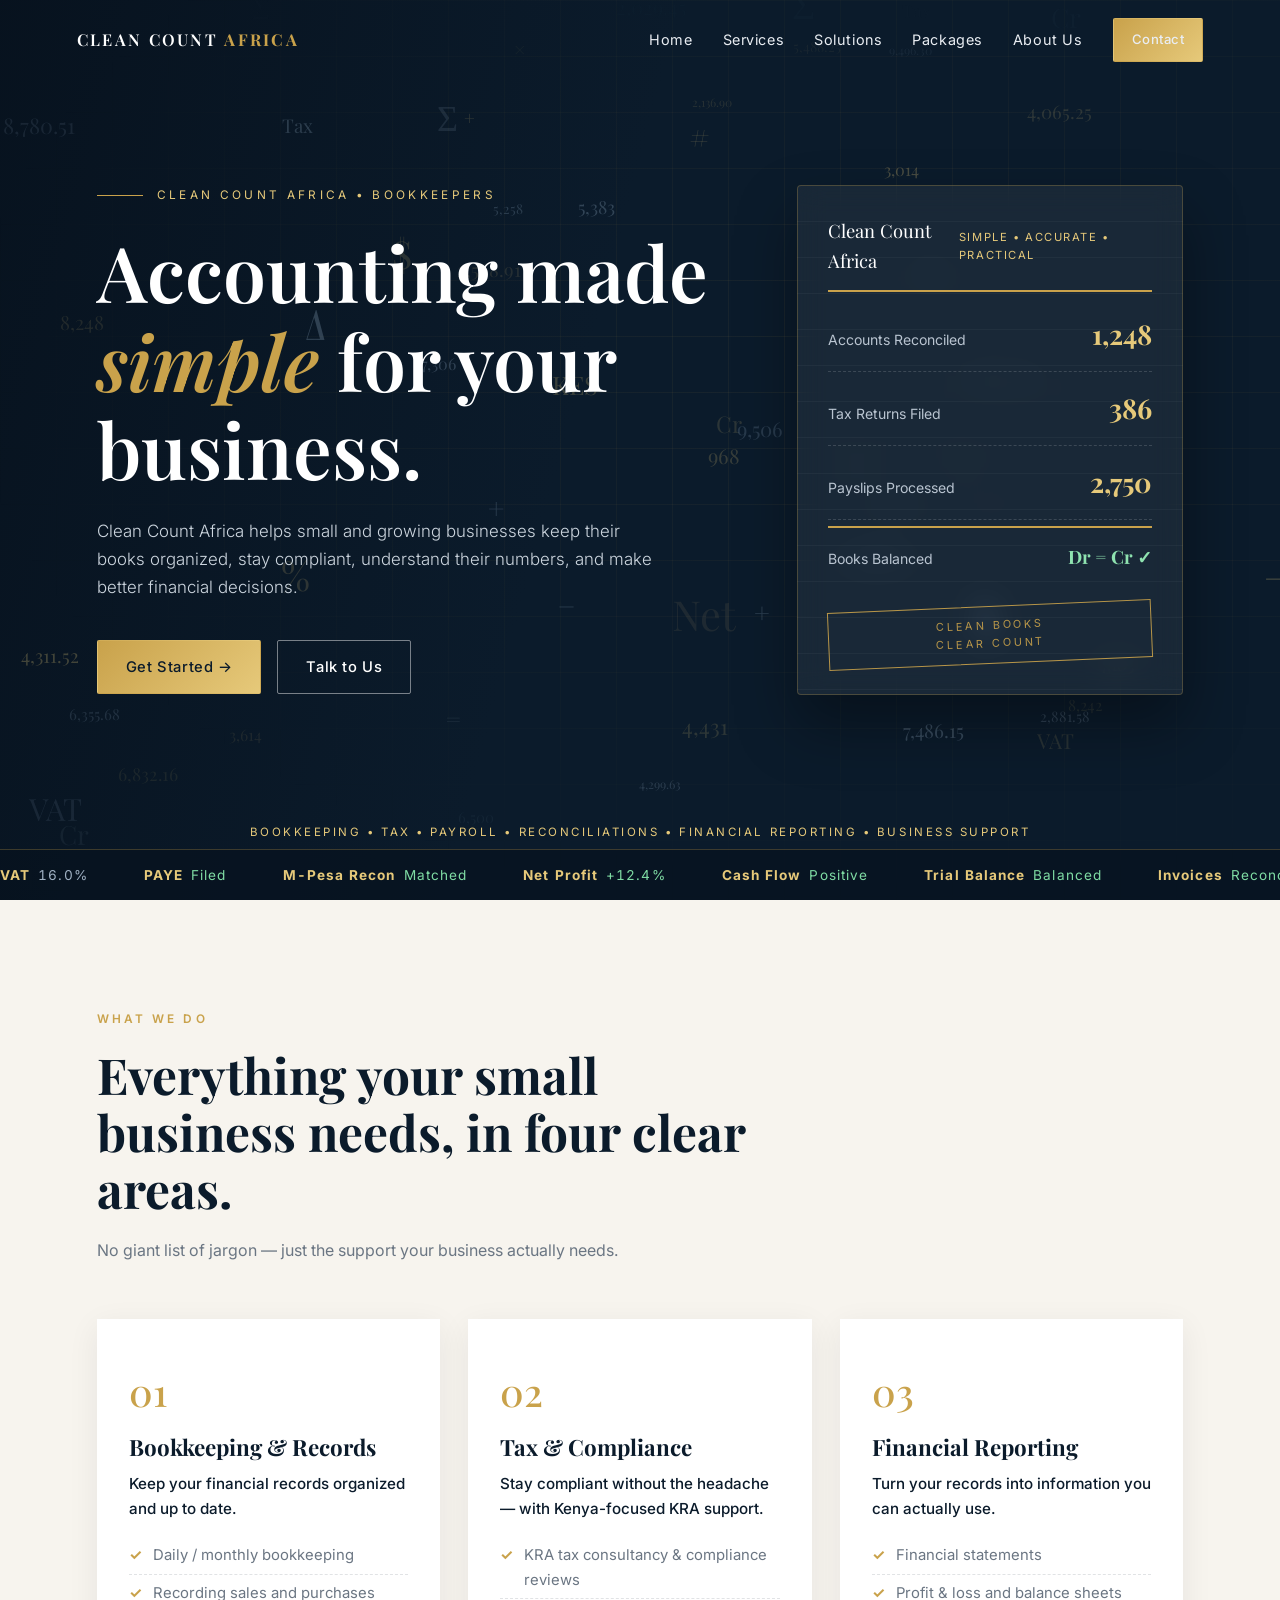
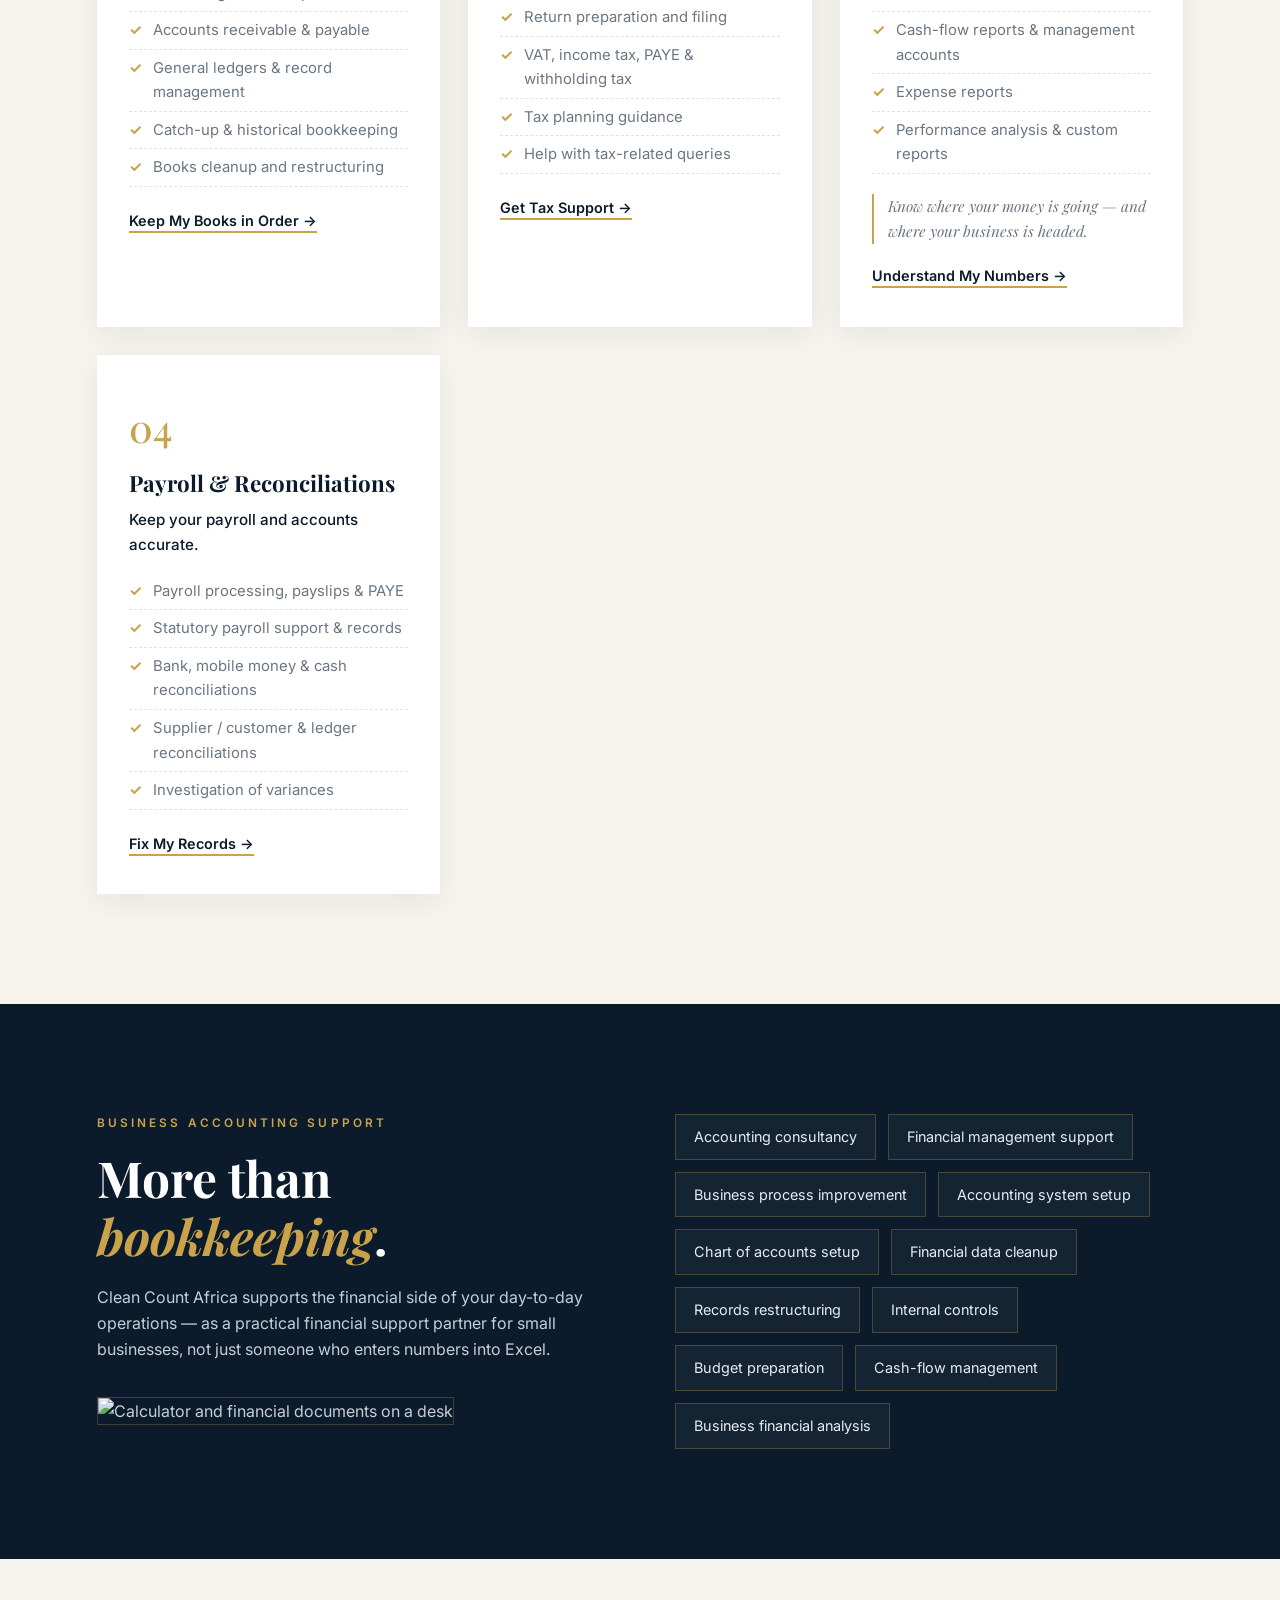
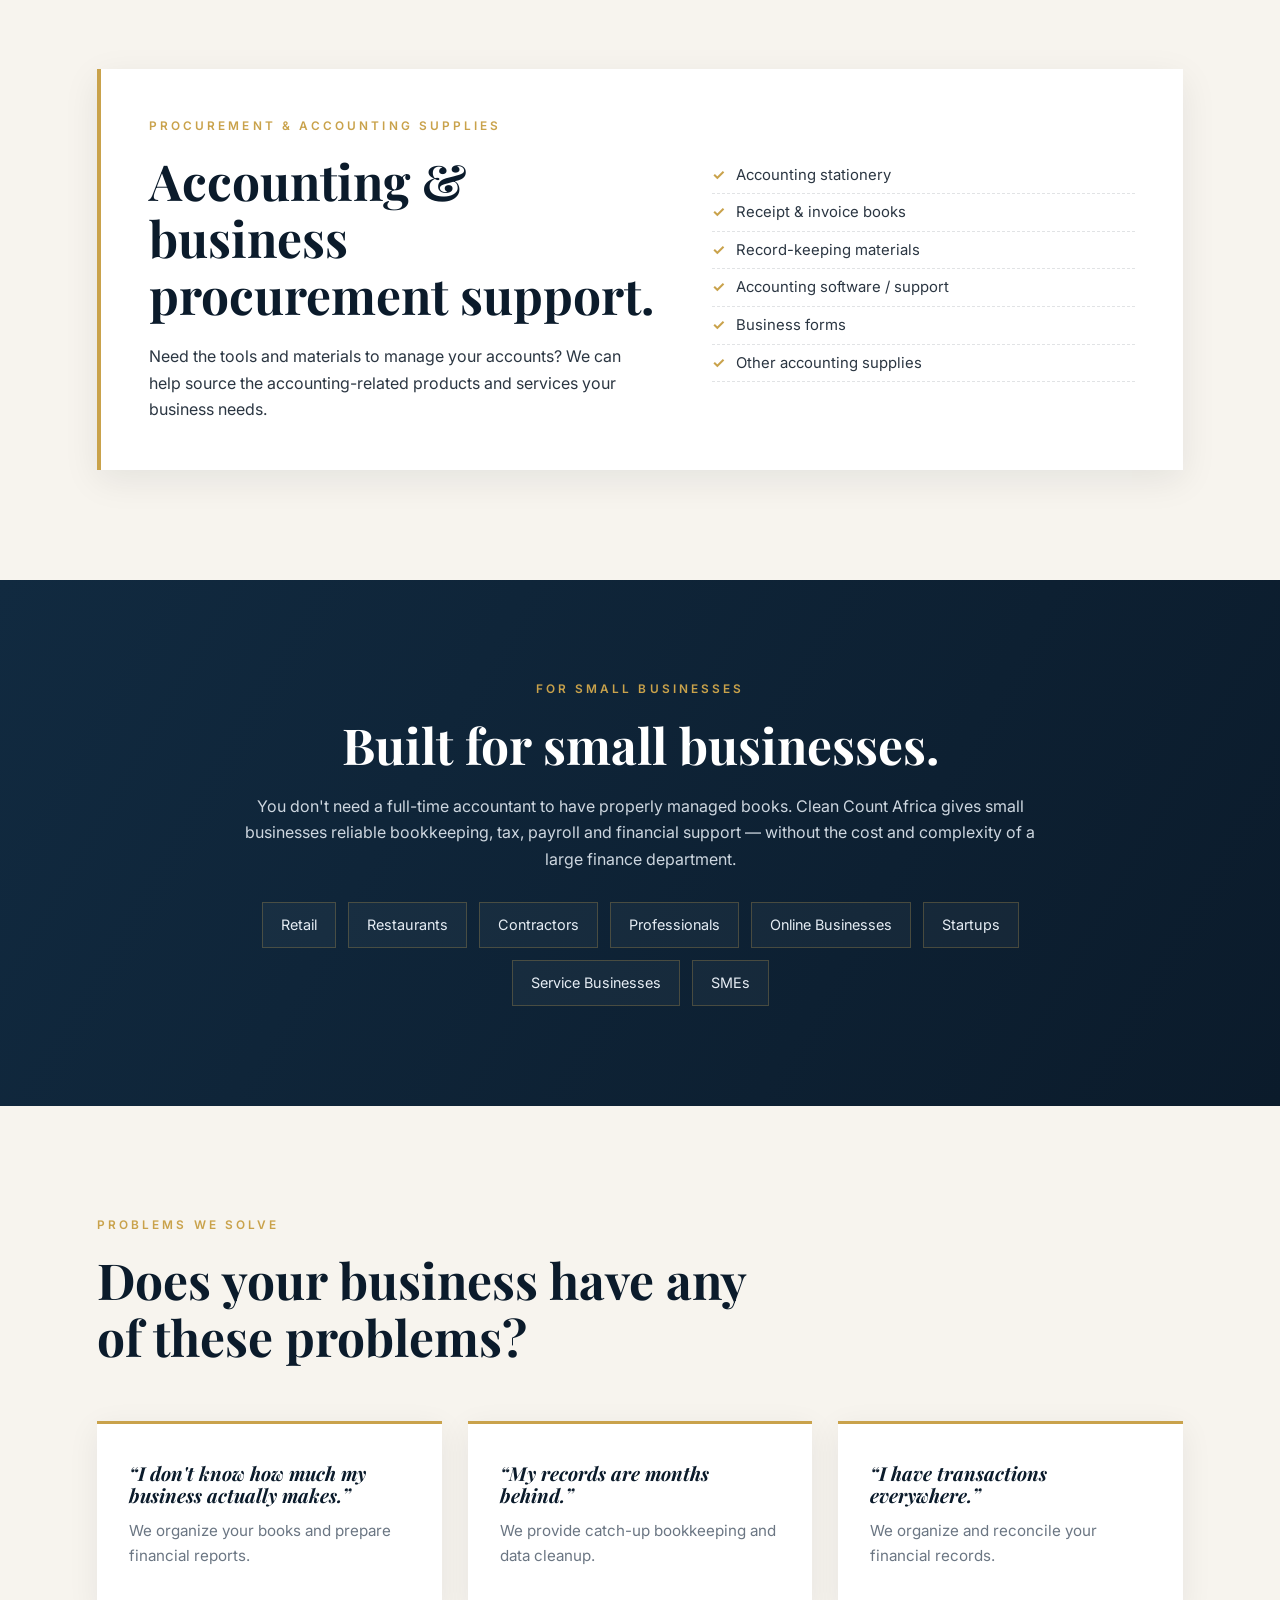
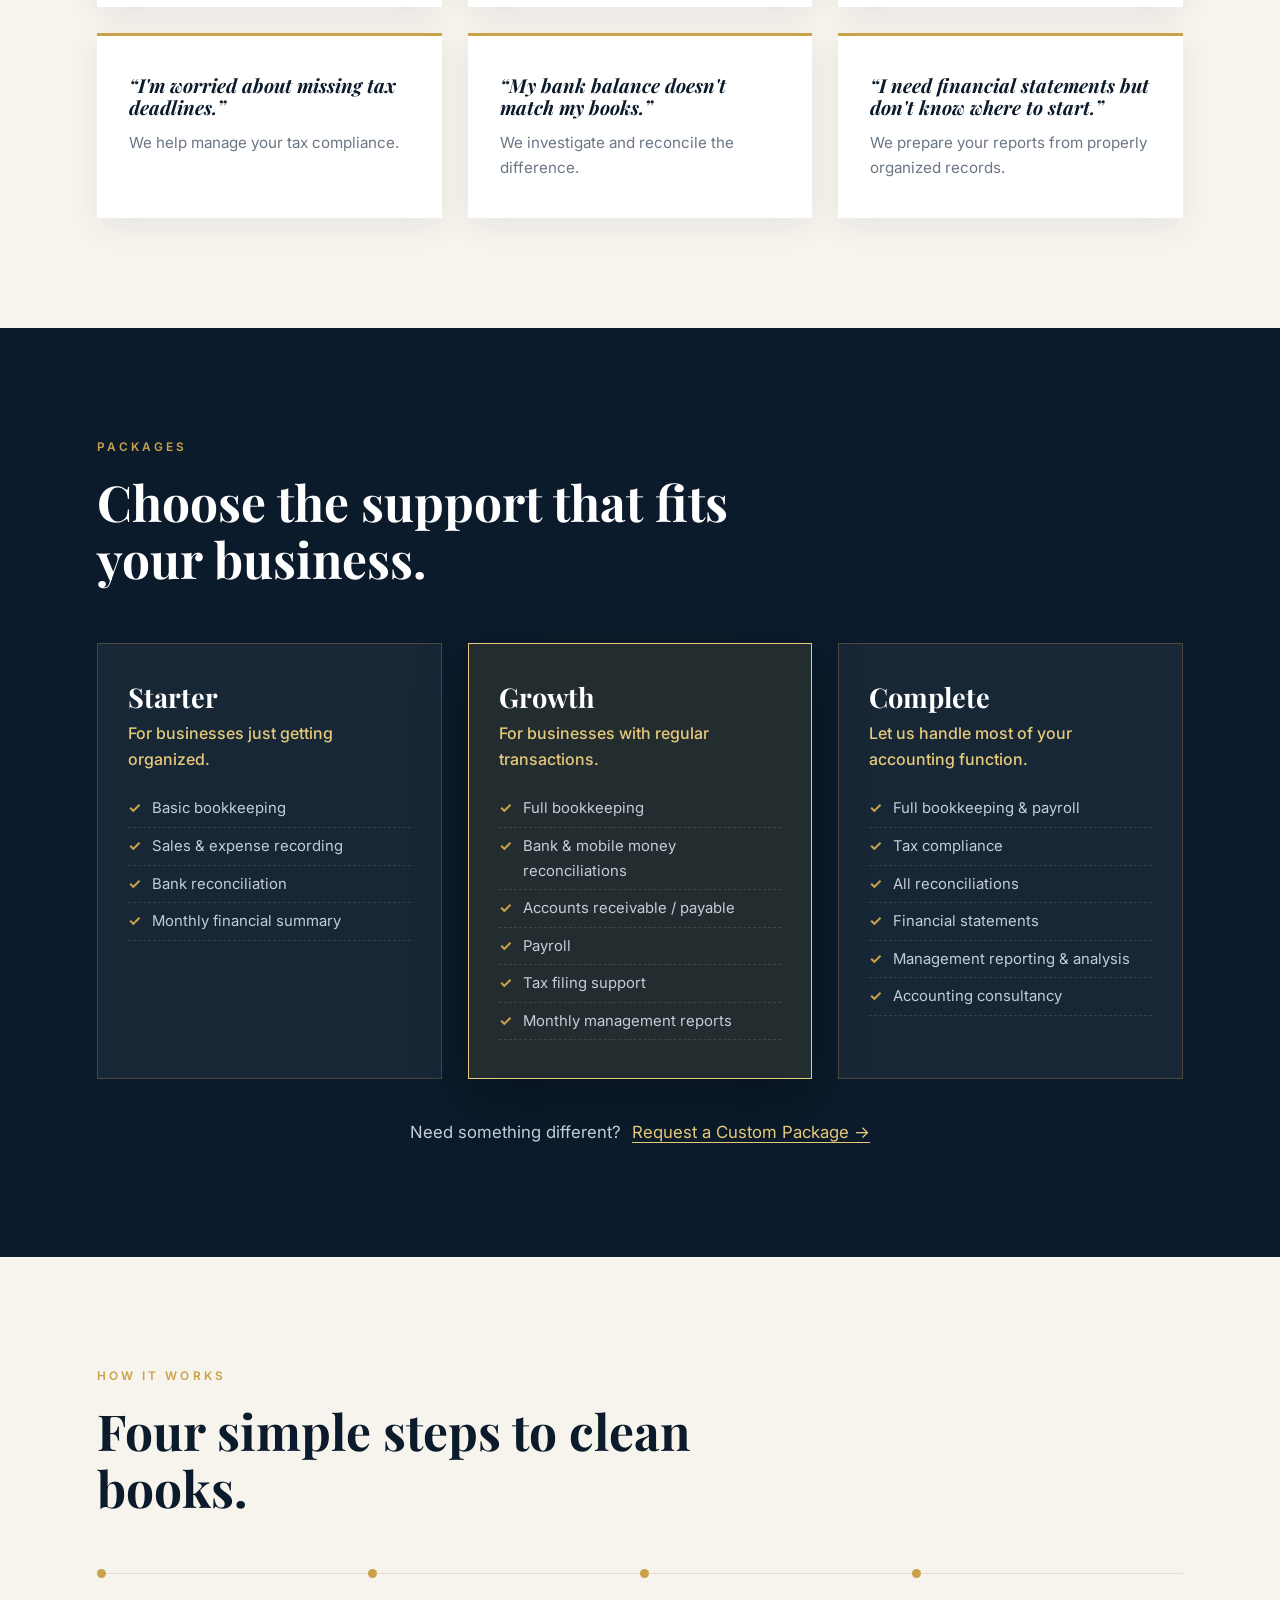
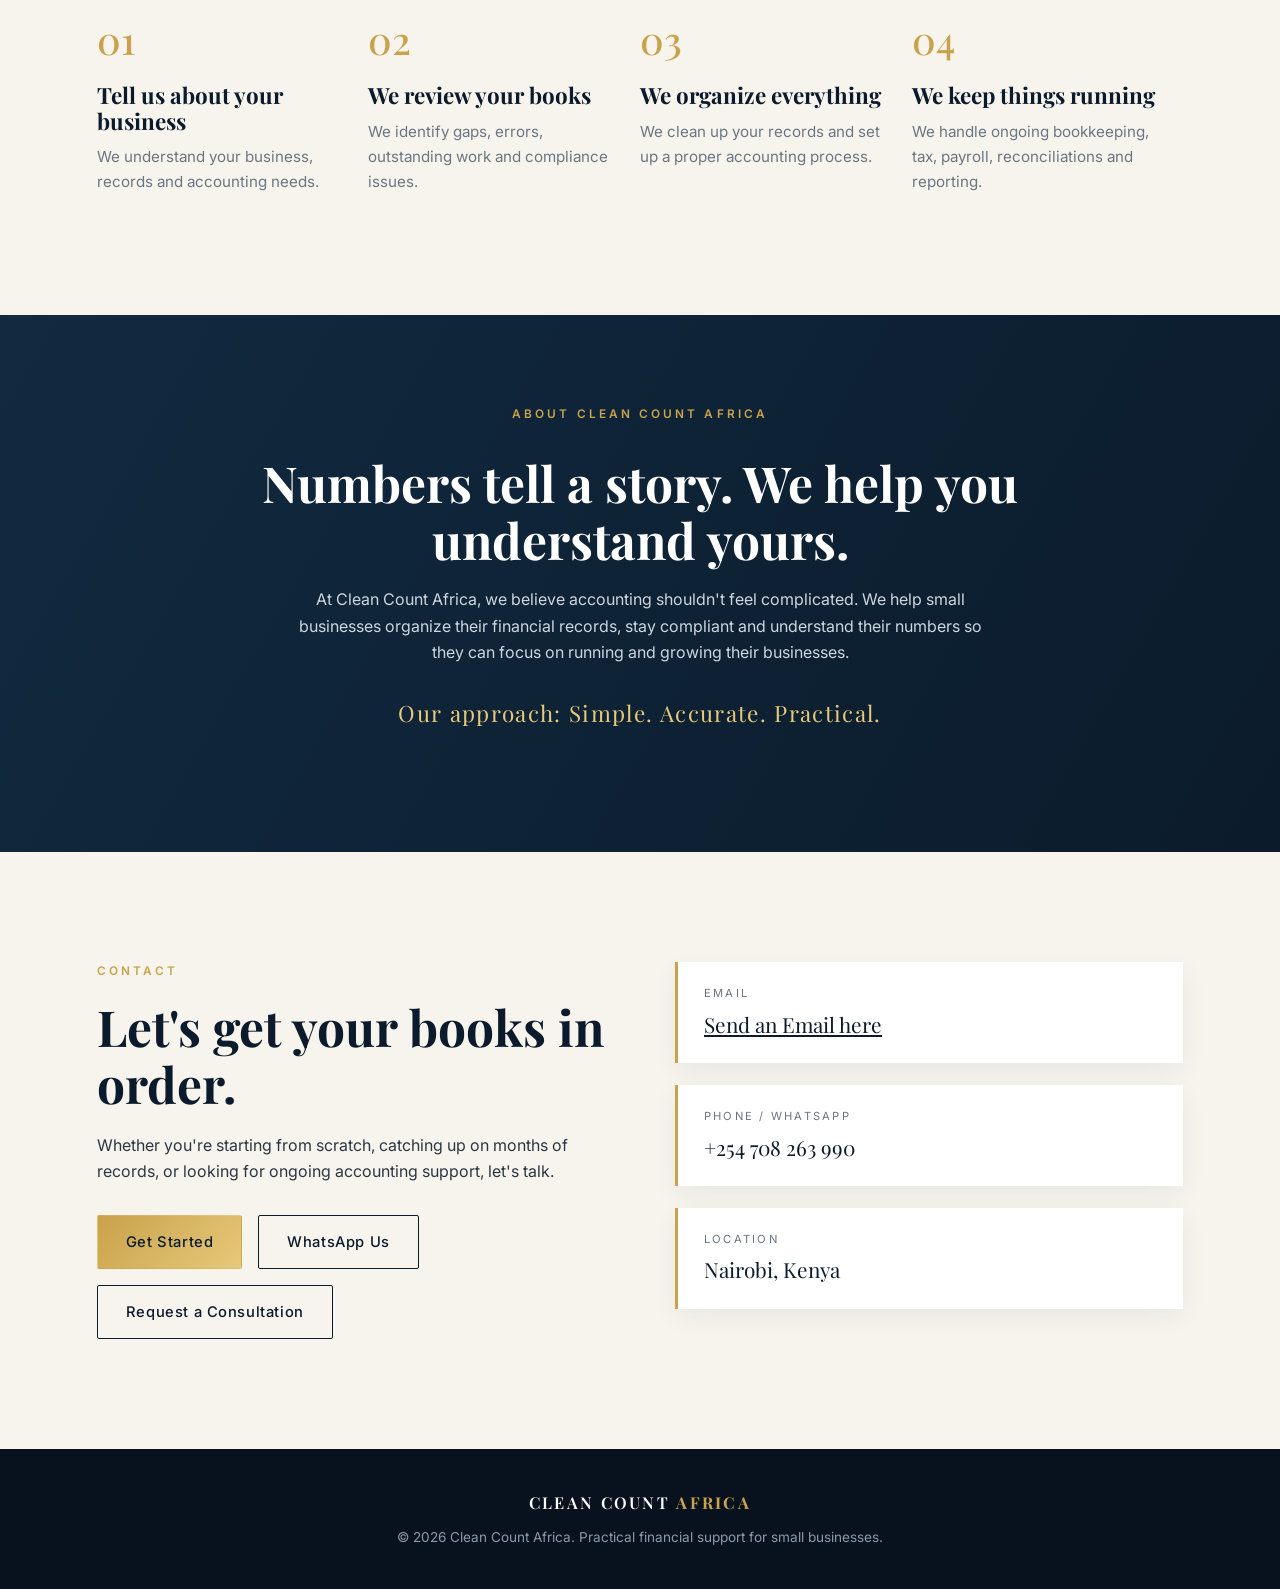
==== count.html @ a8ec0fae "gym web" ====
<!DOCTYPE html>
<html lang="en">
<head>
<meta charset="UTF-8">
<meta name="viewport" content="width=device-width, initial-scale=1">
<title>Clean Count Africa | Bookkeeping, Tax, Payroll & Financial Support</title>
<meta name="description" content="Clean Count Africa helps small and growing businesses keep their books organized, stay compliant and understand their numbers.">
<link rel="preconnect" href="https://fonts.googleapis.com">
<link rel="preconnect" href="https://fonts.gstatic.com" crossorigin>
<link href="https://fonts.googleapis.com/css2?family=Playfair+Display:wght@500;600;700&family=Inter:wght@300;400;500;600&display=swap" rel="stylesheet">
<link rel="stylesheet" href="css/tere.css">
</head>
<body>

<header class="nav" id="nav">
  <a href="#home" class="logo">CLEAN COUNT <b>AFRICA</b></a>
  <button class="burger" id="burger" aria-label="Menu"><i></i><i></i></button>
  <nav class="links" id="links">
    <a href="#home">Home</a>
    <a href="#services">Services</a>
    <a href="#solutions">Solutions</a>
    <a href="#packages">Packages</a>
    <a href="#about">About Us</a>
    <a href="#contact" class="btn btn-gold sm">Contact</a>
  </nav>
</header>

<!-- HERO (overlay, no spans) -->
<section class="hero" id="home">
  <div class="hero-bg"></div>
  <div class="hero-overlay"></div>
  <canvas id="fin"></canvas>

  <div class="hero-inner">
    <div class="hero-text">
      <p class="eyebrow">Clean Count Africa • Bookkeepers</p>
      <h1>Accounting made<br><em>simple</em> for your business.</h1>
      <p class="lead">Clean Count Africa helps small and growing businesses keep their books organized, stay compliant, understand their numbers, and make better financial decisions.</p>
      <div class="cta">
        <a href="#contact" class="btn btn-gold">Get Started →</a>
        <a href="#contact" class="btn btn-ghost">Talk to Us</a>
      </div>
    </div>

    <aside class="ledger" aria-label="Financial snapshot">
      <div class="ledger-head">
        <p>Clean Count Africa</p>
        <p class="tag">Simple • Accurate • Practical</p>
      </div>
      <div class="row"><p>Accounts Reconciled</p><strong data-count="1248">0</strong></div>
      <div class="row"><p>Tax Returns Filed</p><strong data-count="386">0</strong></div>
      <div class="row"><p>Payslips Processed</p><strong data-count="2750">0</strong></div>
      <div class="row total"><p>Books Balanced</p><strong class="ok">Dr = Cr ✓</strong></div>
      <p class="stamp">CLEAN BOOKS<br>CLEAR COUNT</p>
    </aside>
  </div>

  <div class="ticker">
    <div class="track" id="track"></div>
  </div>
  <p class="trust">Bookkeeping • Tax • Payroll • Reconciliations • Financial Reporting • Business Support</p>
</section>

<section class="section" id="services">
  <div class="head reveal">
    <p class="kicker">What We Do</p>
    <h2>Everything your small business needs, in four clear areas.</h2>
    <p>No giant list of jargon — just the support your business actually needs.</p>
  </div>
  <div class="grid2">
    <article class="card reveal"><b class="num">01</b><h3>Bookkeeping &amp; Records</h3><p class="sub">Keep your financial records organized and up to date.</p>
      <ul><li>Daily / monthly bookkeeping</li><li>Recording sales and purchases</li><li>Accounts receivable &amp; payable</li><li>General ledgers &amp; record management</li><li>Catch-up &amp; historical bookkeeping</li><li>Books cleanup and restructuring</li></ul>
      <a href="#contact" class="more">Keep My Books in Order →</a></article>
    <article class="card reveal"><b class="num">02</b><h3>Tax &amp; Compliance</h3><p class="sub">Stay compliant without the headache — with Kenya-focused KRA support.</p>
      <ul><li>KRA tax consultancy &amp; compliance reviews</li><li>Return preparation and filing</li><li>VAT, income tax, PAYE &amp; withholding tax</li><li>Tax planning guidance</li><li>Help with tax-related queries</li></ul>
      <a href="#contact" class="more">Get Tax Support →</a></article>
    <article class="card reveal"><b class="num">03</b><h3>Financial Reporting</h3><p class="sub">Turn your records into information you can actually use.</p>
      <ul><li>Financial statements</li><li>Profit &amp; loss and balance sheets</li><li>Cash-flow reports &amp; management accounts</li><li>Expense reports</li><li>Performance analysis &amp; custom reports</li></ul>
      <p class="quote">Know where your money is going — and where your business is headed.</p>
      <a href="#contact" class="more">Understand My Numbers →</a></article>
    <article class="card reveal"><b class="num">04</b><h3>Payroll &amp; Reconciliations</h3><p class="sub">Keep your payroll and accounts accurate.</p>
      <ul><li>Payroll processing, payslips &amp; PAYE</li><li>Statutory payroll support &amp; records</li><li>Bank, mobile money &amp; cash reconciliations</li><li>Supplier / customer &amp; ledger reconciliations</li><li>Investigation of variances</li></ul>
      <a href="#contact" class="more">Fix My Records →</a></article>
  </div>
</section>

<section class="section dark" id="support">
  <div class="split">
    <div class="reveal">
      <p class="kicker">Business Accounting Support</p>
      <h2>More than <em>bookkeeping</em>.</h2>
      <p>Clean Count Africa supports the financial side of your day-to-day operations — as a practical financial support partner for small businesses, not just someone who enters numbers into Excel.</p>
      <img class="photo" src="https://images.unsplash.com/photo-1554224155-6726b3ff858f?auto=format&fit=crop&w=900&q=70" alt="Calculator and financial documents on a desk" loading="lazy">
    </div>
    <div class="chips reveal">
      <i>Accounting consultancy</i><i>Financial management support</i><i>Business process improvement</i><i>Accounting system setup</i><i>Chart of accounts setup</i><i>Financial data cleanup</i><i>Records restructuring</i><i>Internal controls</i><i>Budget preparation</i><i>Cash-flow management</i><i>Business financial analysis</i>
    </div>
  </div>
</section>

<section class="section" id="procurement">
  <div class="proc reveal">
    <div>
      <p class="kicker">Procurement &amp; Accounting Supplies</p>
      <h2>Accounting &amp; business procurement support.</h2>
      <p>Need the tools and materials to manage your accounts? We can help source the accounting-related products and services your business needs.</p>
    </div>
    <ul class="ticks"><li>Accounting stationery</li><li>Receipt &amp; invoice books</li><li>Record-keeping materials</li><li>Accounting software / support</li><li>Business forms</li><li>Other accounting supplies</li></ul>
  </div>
</section>

<section class="band" id="smes">
  <div class="reveal">
    <p class="kicker">For Small Businesses</p>
    <h2>Built for small businesses.</h2>
    <p>You don't need a full-time accountant to have properly managed books. Clean Count Africa gives small businesses reliable bookkeeping, tax, payroll and financial support — without the cost and complexity of a large finance department.</p>
    <div class="chips center"><i>Retail</i><i>Restaurants</i><i>Contractors</i><i>Professionals</i><i>Online Businesses</i><i>Startups</i><i>Service Businesses</i><i>SMEs</i></div>
  </div>
</section>

<section class="section" id="solutions">
  <div class="head reveal">
    <p class="kicker">Problems We Solve</p>
    <h2>Does your business have any of these problems?</h2>
  </div>
  <div class="grid3">
    <div class="card prob reveal"><h3>“I don't know how much my business actually makes.”</h3><p>We organize your books and prepare financial reports.</p></div>
    <div class="card prob reveal"><h3>“My records are months behind.”</h3><p>We provide catch-up bookkeeping and data cleanup.</p></div>
    <div class="card prob reveal"><h3>“I have transactions everywhere.”</h3><p>We organize and reconcile your financial records.</p></div>
    <div class="card prob reveal"><h3>“I'm worried about missing tax deadlines.”</h3><p>We help manage your tax compliance.</p></div>
    <div class="card prob reveal"><h3>“My bank balance doesn't match my books.”</h3><p>We investigate and reconcile the difference.</p></div>
    <div class="card prob reveal"><h3>“I need financial statements but don't know where to start.”</h3><p>We prepare your reports from properly organized records.</p></div>
  </div>
</section>

<section class="section dark" id="packages">
  <div class="pk-wrap">
    <div class="head reveal">
      <p class="kicker">Packages</p>
      <h2>Choose the support that fits your business.</h2>
    </div>
    <div class="grid3">
      <article class="pkg reveal"><h3>Starter</h3><p class="sub">For businesses just getting organized.</p>
        <ul class="ticks"><li>Basic bookkeeping</li><li>Sales &amp; expense recording</li><li>Bank reconciliation</li><li>Monthly financial summary</li></ul></article>
      <article class="pkg feat reveal"><h3>Growth</h3><p class="sub">For businesses with regular transactions.</p>
        <ul class="ticks"><li>Full bookkeeping</li><li>Bank &amp; mobile money reconciliations</li><li>Accounts receivable / payable</li><li>Payroll</li><li>Tax filing support</li><li>Monthly management reports</li></ul></article>
      <article class="pkg reveal"><h3>Complete</h3><p class="sub">Let us handle most of your accounting function.</p>
        <ul class="ticks"><li>Full bookkeeping &amp; payroll</li><li>Tax compliance</li><li>All reconciliations</li><li>Financial statements</li><li>Management reporting &amp; analysis</li><li>Accounting consultancy</li></ul></article>
    </div>
    <p class="custom reveal">Need something different? <a href="#contact">Request a Custom Package →</a></p>
  </div>
</section>

<section class="section" id="process">
  <div class="head reveal">
    <p class="kicker">How It Works</p>
    <h2>Four simple steps to clean books.</h2>
  </div>
  <div class="steps">
    <div class="step reveal"><b class="num">01</b><h3>Tell us about your business</h3><p>We understand your business, records and accounting needs.</p></div>
    <div class="step reveal"><b class="num">02</b><h3>We review your books</h3><p>We identify gaps, errors, outstanding work and compliance issues.</p></div>
    <div class="step reveal"><b class="num">03</b><h3>We organize everything</h3><p>We clean up your records and set up a proper accounting process.</p></div>
    <div class="step reveal"><b class="num">04</b><h3>We keep things running</h3><p>We handle ongoing bookkeeping, tax, payroll, reconciliations and reporting.</p></div>
  </div>
</section>

<section class="refer" id="about">
  <div class="reveal">
    <p class="kicker">About Clean Count Africa</p>
    <h2>Numbers tell a story. We help you understand yours.</h2>
    <p>At Clean Count Africa, we believe accounting shouldn't feel complicated. We help small businesses organize their financial records, stay compliant and understand their numbers so they can focus on running and growing their businesses.</p>
    <p class="approach">Our approach: Simple. Accurate. Practical.</p>
  </div>
</section>

<section class="section" id="contact">
  <div class="split">
    <div class="reveal">
      <p class="kicker">Contact</p>
      <h2>Let's get your books in order.</h2>
      <p>Whether you're starting from scratch, catching up on months of records, or looking for ongoing accounting support, let's talk.</p>
      <div class="cta dark-cta">
        <a href="mailto:ianterence1@gmail.com" class="btn btn-gold">Get Started</a>
        <a href="https://wa.me/+254708263990" class="btn btn-outline">WhatsApp Us</a>
        <a href="mailto:ianterence1@gmail.com?subject=Consultation%20Request" class="btn btn-outline">Request a Consultation</a>
      </div>
    </div>
    <div class="contact-list reveal">
      <div><small>Email</small><a href="mailto:ianterence1@gmail.com"><u>Send an Email here</u></a></div>
      <div><small>Phone / WhatsApp</small><a href="tel:+254708263990">+254 708 263 990</a></div>
      <div><small>Location</small><p>Nairobi, Kenya</p></div>
    </div>
  </div>
</section>

<footer>
  <a href="#home" class="logo">CLEAN COUNT <b>AFRICA</b></a>
  <p>© 2026 Clean Count Africa. Practical financial support for small businesses.</p>
</footer>

<script src="js/tere.js"></script>
</body>
</html>
---- css/tere.css ----
:root{--ink:#0b1b2b;--ink2:#112a40;--gold:#c9a24b;--gold2:#e6c97a;--paper:#f7f4ee;--text:#2b3642;--muted:#6b7683;--line:rgba(201,162,75,.28)}
*{box-sizing:border-box;margin:0;padding:0}
html{scroll-behavior:smooth;scroll-padding-top:72px}
body{font-family:'Inter',system-ui,sans-serif;color:var(--text);background:var(--paper);line-height:1.65;-webkit-font-smoothing:antialiased}
a{color:inherit;text-decoration:none}
h1,h2,h3{font-family:'Playfair Display',Georgia,serif;color:var(--ink);line-height:1.15}
em{font-style:italic;color:var(--gold)}

/* nav */
.nav{position:fixed;inset:0 0 auto 0;z-index:50;display:flex;align-items:center;justify-content:space-between;padding:18px 6vw;transition:.35s}
.nav.solid{background:rgba(11,27,43,.94);backdrop-filter:blur(10px);padding:12px 6vw;box-shadow:0 6px 24px rgba(0,0,0,.25)}
.logo{font-family:'Playfair Display',serif;font-weight:600;letter-spacing:.18em;color:#fff;font-size:1.15rem}
.logo b{color:var(--gold)}
.links{display:flex;align-items:center;gap:30px}
.links a{color:#e9edf2;font-size:.9rem;letter-spacing:.04em}
.links a:not(.btn):hover{color:var(--gold2)}
.burger{display:none;background:none;border:0;width:30px;height:20px;position:relative;cursor:pointer}
.burger i{position:absolute;left:0;width:100%;height:2px;background:#fff;transition:.3s}
.burger i:first-child{top:4px}.burger i:last-child{bottom:4px}
.burger.open i:first-child{top:9px;transform:rotate(45deg)}.burger.open i:last-child{bottom:9px;transform:rotate(-45deg)}

/* buttons */
.btn{display:inline-block;padding:14px 28px;border-radius:2px;font-weight:500;font-size:.92rem;letter-spacing:.04em;transition:.3s;border:1px solid transparent}
.btn.sm{padding:10px 18px;font-size:.82rem}
.btn-gold{background:linear-gradient(135deg,var(--gold),var(--gold2));color:var(--ink)}
.btn-gold:hover{transform:translateY(-2px);box-shadow:0 10px 24px rgba(201,162,75,.35)}
.btn-ghost{border-color:rgba(255,255,255,.45);color:#fff}
.btn-ghost:hover{background:rgba(255,255,255,.1);border-color:var(--gold2)}

/* hero */
.hero{position:relative;min-height:100vh;display:flex;align-items:center;overflow:hidden;background:var(--ink);color:#fff}
.hero-bg{position:absolute;inset:0;background:url("https://images.unsplash.com/photo-1460925895917-afdab827c52f?auto=format&fit=crop&w=1800&q=70") center/cover;transform:scale(1.08);animation:drift 24s ease-in-out infinite alternate}
@keyframes drift{to{transform:scale(1.16) translateX(-1.5%)}}
.hero-overlay{position:absolute;inset:0;background:linear-gradient(105deg,rgba(7,18,30,.96) 0%,rgba(11,27,43,.88) 45%,rgba(11,27,43,.7) 100%)}
.hero-overlay::after{content:"";position:absolute;inset:0;background-image:linear-gradient(rgba(201,162,75,.07) 1px,transparent 1px),linear-gradient(90deg,rgba(201,162,75,.07) 1px,transparent 1px);background-size:56px 56px;mask-image:radial-gradient(ellipse at 70% 40%,#000 10%,transparent 75%)}
#fin{position:absolute;inset:0;width:100%;height:100%}
.hero-inner{position:relative;z-index:2;width:100%;max-width:1240px;margin:0 auto;padding:130px 6vw 110px;display:grid;grid-template-columns:1.25fr .75fr;gap:56px;align-items:center}
.eyebrow{color:var(--gold2);letter-spacing:.28em;font-size:.74rem;text-transform:uppercase;margin-bottom:22px;display:flex;align-items:center;gap:14px}
.eyebrow::before{content:"";width:46px;height:1px;background:var(--gold)}
.hero h1{color:#fff;font-size:clamp(2.6rem,6vw,4.9rem);font-weight:600;margin-bottom:26px}
.lead{max-width:560px;color:#cdd6df;font-size:1.06rem;font-weight:300;margin-bottom:38px}
.cta{display:flex;flex-wrap:wrap;gap:16px}

/* ledger card */
.ledger{position:relative;background:rgba(255,255,255,.06);border:1px solid var(--line);backdrop-filter:blur(14px);padding:30px;border-radius:4px;box-shadow:0 30px 60px rgba(0,0,0,.35);background-image:repeating-linear-gradient(transparent 0 35px,rgba(255,255,255,.04) 35px 36px)}
.ledger-head{display:flex;justify-content:space-between;align-items:center;border-bottom:2px double var(--gold);padding-bottom:14px;margin-bottom:6px}
.ledger-head p:first-child{font-family:'Playfair Display',serif;font-size:1.15rem}
.tag{font-size:.7rem;letter-spacing:.14em;text-transform:uppercase;color:var(--gold2)}
.row{display:flex;justify-content:space-between;align-items:baseline;padding:14px 0;border-bottom:1px dashed rgba(255,255,255,.15)}
.row p{color:#b9c4d0;font-size:.88rem}
.row strong{font-family:'Playfair Display',serif;font-size:1.7rem;color:var(--gold2);font-variant-numeric:tabular-nums}
.row.total{border-bottom:0;border-top:2px double var(--gold);margin-top:6px}
.row .ok{font-size:1.15rem;color:#8fe3b0}
.stamp{margin-top:20px;text-align:center;font-size:.68rem;letter-spacing:.26em;color:var(--gold);border:1px solid var(--gold);padding:10px;transform:rotate(-2.5deg);opacity:.9}

/* ticker */
.ticker{position:absolute;left:0;right:0;bottom:0;z-index:2;border-top:1px solid var(--line);background:rgba(7,18,30,.7);overflow:hidden;padding:14px 0}
.track{display:flex;gap:56px;width:max-content;animation:scroll 40s linear infinite;font-variant-numeric:tabular-nums;font-size:.85rem;letter-spacing:.08em;color:#9fb0c2;white-space:nowrap}
.track div b{color:var(--gold2);margin-right:8px}
.track .up{color:#7fdca4}.track .dn{color:#f08a8a}
@keyframes scroll{to{transform:translateX(-50%)}}

/* sections */
.section{padding:110px 6vw;max-width:1240px;margin:0 auto}
.section.dark{max-width:none;background:var(--ink);color:#c3ced9;padding-left:0;padding-right:0}
.dark .split{max-width:1240px;margin:0 auto;padding:0 6vw}
.dark h2,.dark h3{color:#fff}
.kicker{color:var(--gold);letter-spacing:.26em;text-transform:uppercase;font-size:.74rem;font-weight:600;margin-bottom:16px}
h2{font-size:clamp(2rem,4vw,3.1rem);margin-bottom:20px}
.head{max-width:680px;margin-bottom:56px}
.head p:last-child{color:var(--muted)}
.grid3{display:grid;grid-template-columns:repeat(auto-fit,minmax(280px,1fr));gap:26px}
.card{background:#fff;padding:38px 32px;border-top:3px solid transparent;box-shadow:0 8px 30px rgba(11,27,43,.07);transition:.35s}
.card:hover{transform:translateY(-8px);border-top-color:var(--gold);box-shadow:0 20px 44px rgba(11,27,43,.14)}
.num{display:block;font-family:'Playfair Display',serif;font-size:2.4rem;color:var(--gold);margin-bottom:12px;font-weight:500}
.card h3,.step h3{font-size:1.4rem;margin-bottom:10px}
.card p,.step p{color:var(--muted);font-size:.95rem}
.split{display:grid;grid-template-columns:1fr 1fr;gap:70px;align-items:start}
.photo{width:100%;height:260px;object-fit:cover;margin-top:34px;border:1px solid var(--line);filter:saturate(.8)}
.points{display:grid;gap:22px}
.point{padding:26px 28px;border-left:2px solid var(--gold);background:rgba(255,255,255,.04)}
.point h3{font-size:1.2rem;margin-bottom:6px}
.steps{display:grid;grid-template-columns:repeat(auto-fit,minmax(230px,1fr));gap:0;border-top:1px solid var(--line)}
.step{padding:34px 28px 10px 0;position:relative}
.step::before{content:"";position:absolute;top:-5px;left:0;width:9px;height:9px;background:var(--gold);border-radius:50%}
.refer{background:linear-gradient(120deg,var(--ink2),var(--ink));color:#cdd6df;text-align:center;padding:90px 6vw}
.refer h2{color:#fff;max-width:760px;margin:0 auto 18px}
.refer p{max-width:600px;margin:0 auto 30px}
.contact-list{display:grid;gap:22px}
.contact-list div{padding:22px 26px;background:#fff;border-left:3px solid var(--gold);box-shadow:0 8px 24px rgba(11,27,43,.06)}
.contact-list small{display:block;letter-spacing:.2em;text-transform:uppercase;color:var(--muted);font-size:.7rem;margin-bottom:4px}
.contact-list a,.contact-list p{font-family:'Playfair Display',serif;font-size:1.3rem;color:var(--ink)}
footer{background:#07121e;color:#8b9aaa;text-align:center;padding:40px 6vw;font-size:.85rem;display:grid;gap:10px;justify-items:center}

/* reveal */
.reveal{opacity:0;transform:translateY(34px);transition:opacity .8s,transform .8s}
.reveal.in{opacity:1;transform:none}

@media(max-width:900px){
  .hero-inner,.split{grid-template-columns:1fr;gap:40px}
  .burger{display:block}
  .links{position:fixed;inset:0 0 auto 0;top:0;flex-direction:column;background:var(--ink);padding:90px 6vw 30px;gap:20px;transform:translateY(-100%);transition:.4s;z-index:-1}
  .links.open{transform:none}
  .section{padding:80px 6vw}
}
@media(prefers-reduced-motion:reduce){*{animation:none!important;transition:none!important}.reveal{opacity:1;transform:none}}

/* ---- Clean Count Africa additions ---- */
.logo{letter-spacing:.14em;font-size:1.02rem}
.trust{position:absolute;left:0;right:0;bottom:58px;z-index:2;text-align:center;font-size:.72rem;letter-spacing:.22em;text-transform:uppercase;color:var(--gold2);padding:0 6vw}
.hero-inner{padding-bottom:150px}
.grid2{display:grid;grid-template-columns:repeat(auto-fit,minmax(340px,1fr));gap:28px}
.card .sub,.pkg .sub{color:var(--ink);font-weight:500;margin-bottom:16px}
.card ul{list-style:none;margin:0 0 20px}
.card li,.ticks li{position:relative;padding:6px 0 6px 24px;font-size:.93rem;color:var(--muted);border-bottom:1px dashed rgba(11,27,43,.12)}
.card li::before,.ticks li::before{content:"✓";position:absolute;left:0;color:var(--gold);font-weight:700}
.more{color:var(--ink);font-weight:600;font-size:.9rem;border-bottom:2px solid var(--gold);padding-bottom:2px}
.more:hover{color:var(--gold)}
.quote{font-family:'Playfair Display',serif;font-style:italic;color:var(--ink);margin:0 0 18px;padding-left:14px;border-left:2px solid var(--gold)}
.chips{display:flex;flex-wrap:wrap;gap:12px}
.chips i{font-style:normal;padding:10px 18px;border:1px solid var(--line);color:#e6edf4;font-size:.9rem;background:rgba(255,255,255,.04);transition:.3s}
.chips i:hover{border-color:var(--gold2);color:var(--gold2);transform:translateY(-3px)}
.chips.center{justify-content:center;margin-top:30px}
.proc{display:grid;grid-template-columns:1.2fr 1fr;gap:56px;align-items:center;padding:48px;background:#fff;border-left:4px solid var(--gold);box-shadow:0 10px 34px rgba(11,27,43,.08)}
.ticks{list-style:none}
.proc .ticks li{color:var(--text)}
.band{background:linear-gradient(120deg,var(--ink2),var(--ink));color:#cdd6df;text-align:center;padding:100px 6vw}
.band>div{max-width:820px;margin:0 auto}
.band h2{color:#fff}
.prob{border-top-color:var(--gold)}
.prob h3{font-size:1.2rem;font-style:italic;margin-bottom:12px}
.pk-wrap{max-width:1240px;margin:0 auto;padding:0 6vw}
.pkg{background:rgba(255,255,255,.05);border:1px solid var(--line);padding:38px 30px;transition:.35s}
.pkg:hover{transform:translateY(-8px);border-color:var(--gold2)}
.pkg.feat{background:rgba(201,162,75,.12);border-color:var(--gold2);box-shadow:0 20px 50px rgba(0,0,0,.3)}
.pkg h3{font-size:1.7rem;margin-bottom:6px}
.pkg .sub{color:var(--gold2);margin-bottom:18px}
.pkg li{color:#c3ced9;border-bottom-color:rgba(255,255,255,.12)}
.custom{text-align:center;margin-top:40px;font-size:1.05rem}
.custom a{color:var(--gold2);border-bottom:1px solid var(--gold2);margin-left:6px}
.approach{margin-top:26px;font-family:'Playfair Display',serif;font-size:1.4rem;color:var(--gold2);letter-spacing:.06em}
.refer p{max-width:700px;margin-left:auto;margin-right:auto}
.dark-cta{margin-top:30px}
.btn-outline{border-color:var(--ink);color:var(--ink)}
.btn-outline:hover{background:var(--ink);color:#fff}
@media(max-width:900px){.proc{grid-template-columns:1fr;padding:30px}.trust{bottom:54px;letter-spacing:.12em}.grid2{grid-template-columns:1fr}}
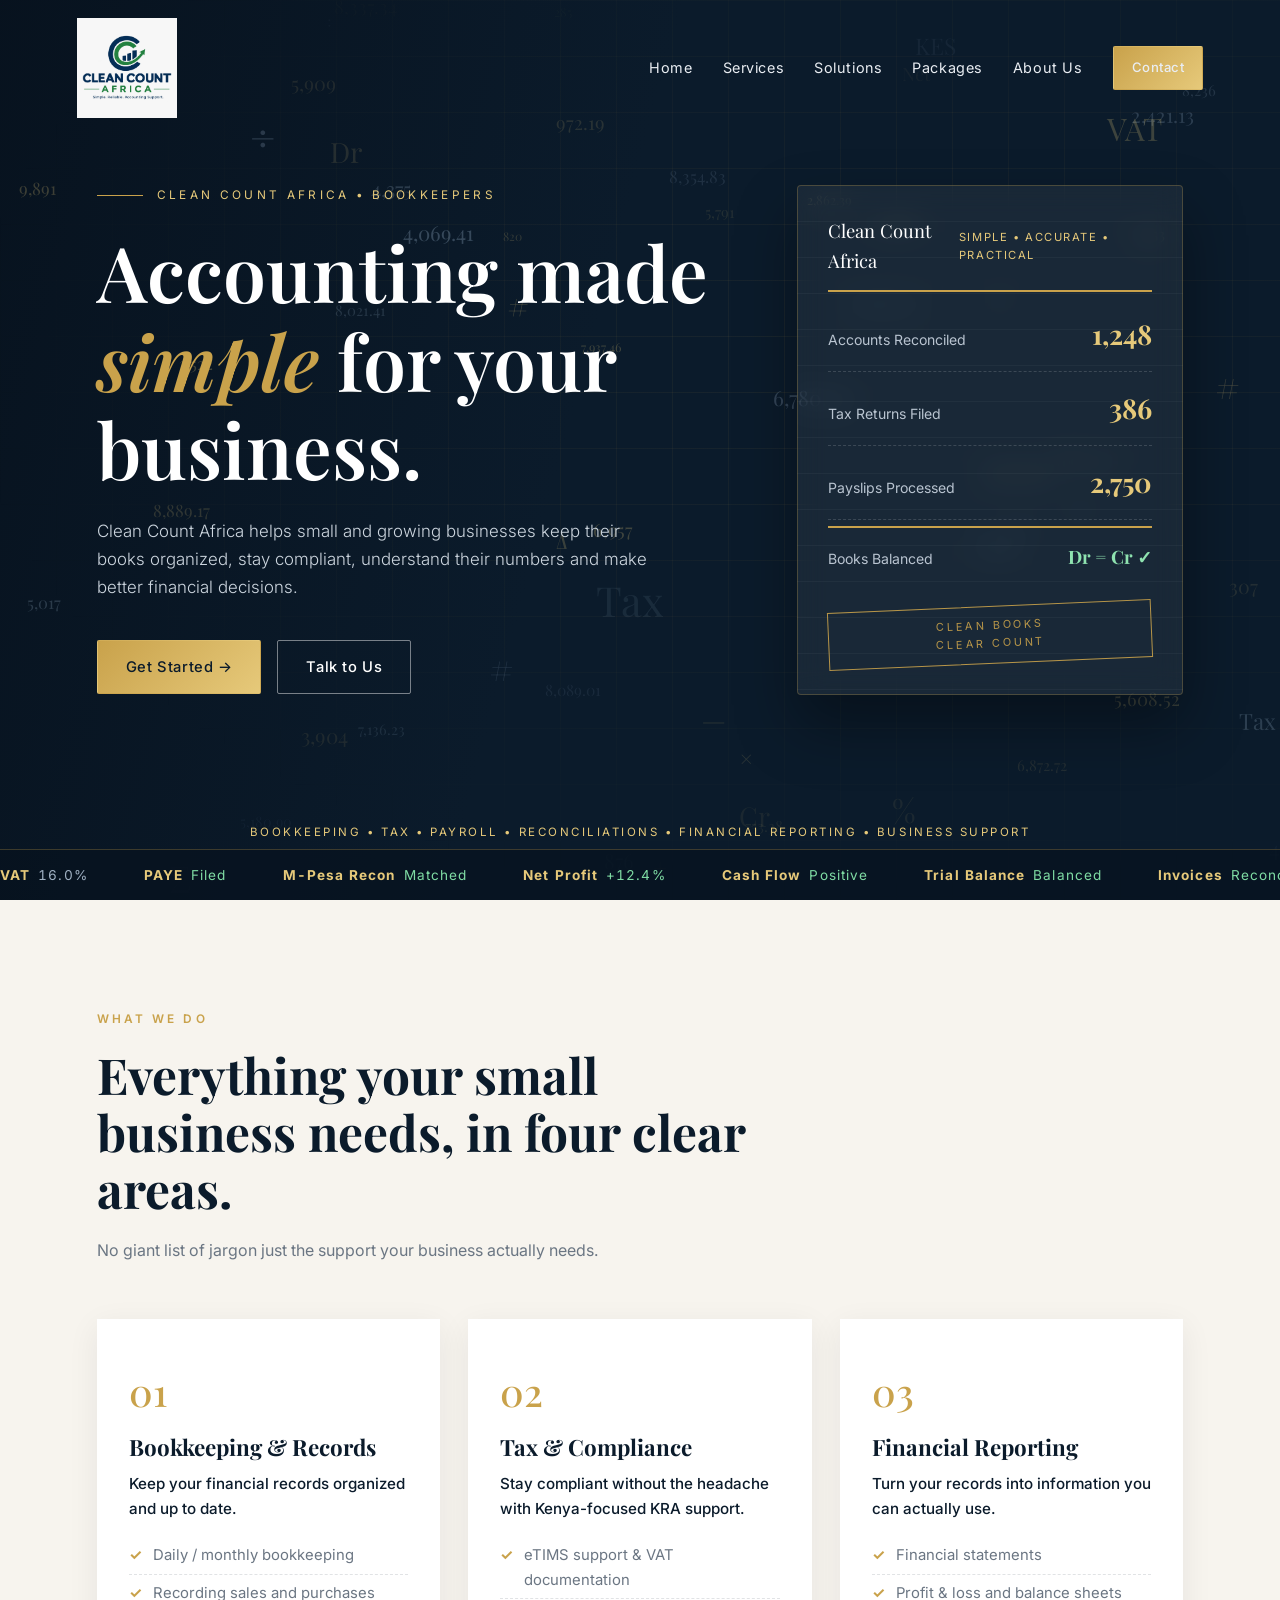
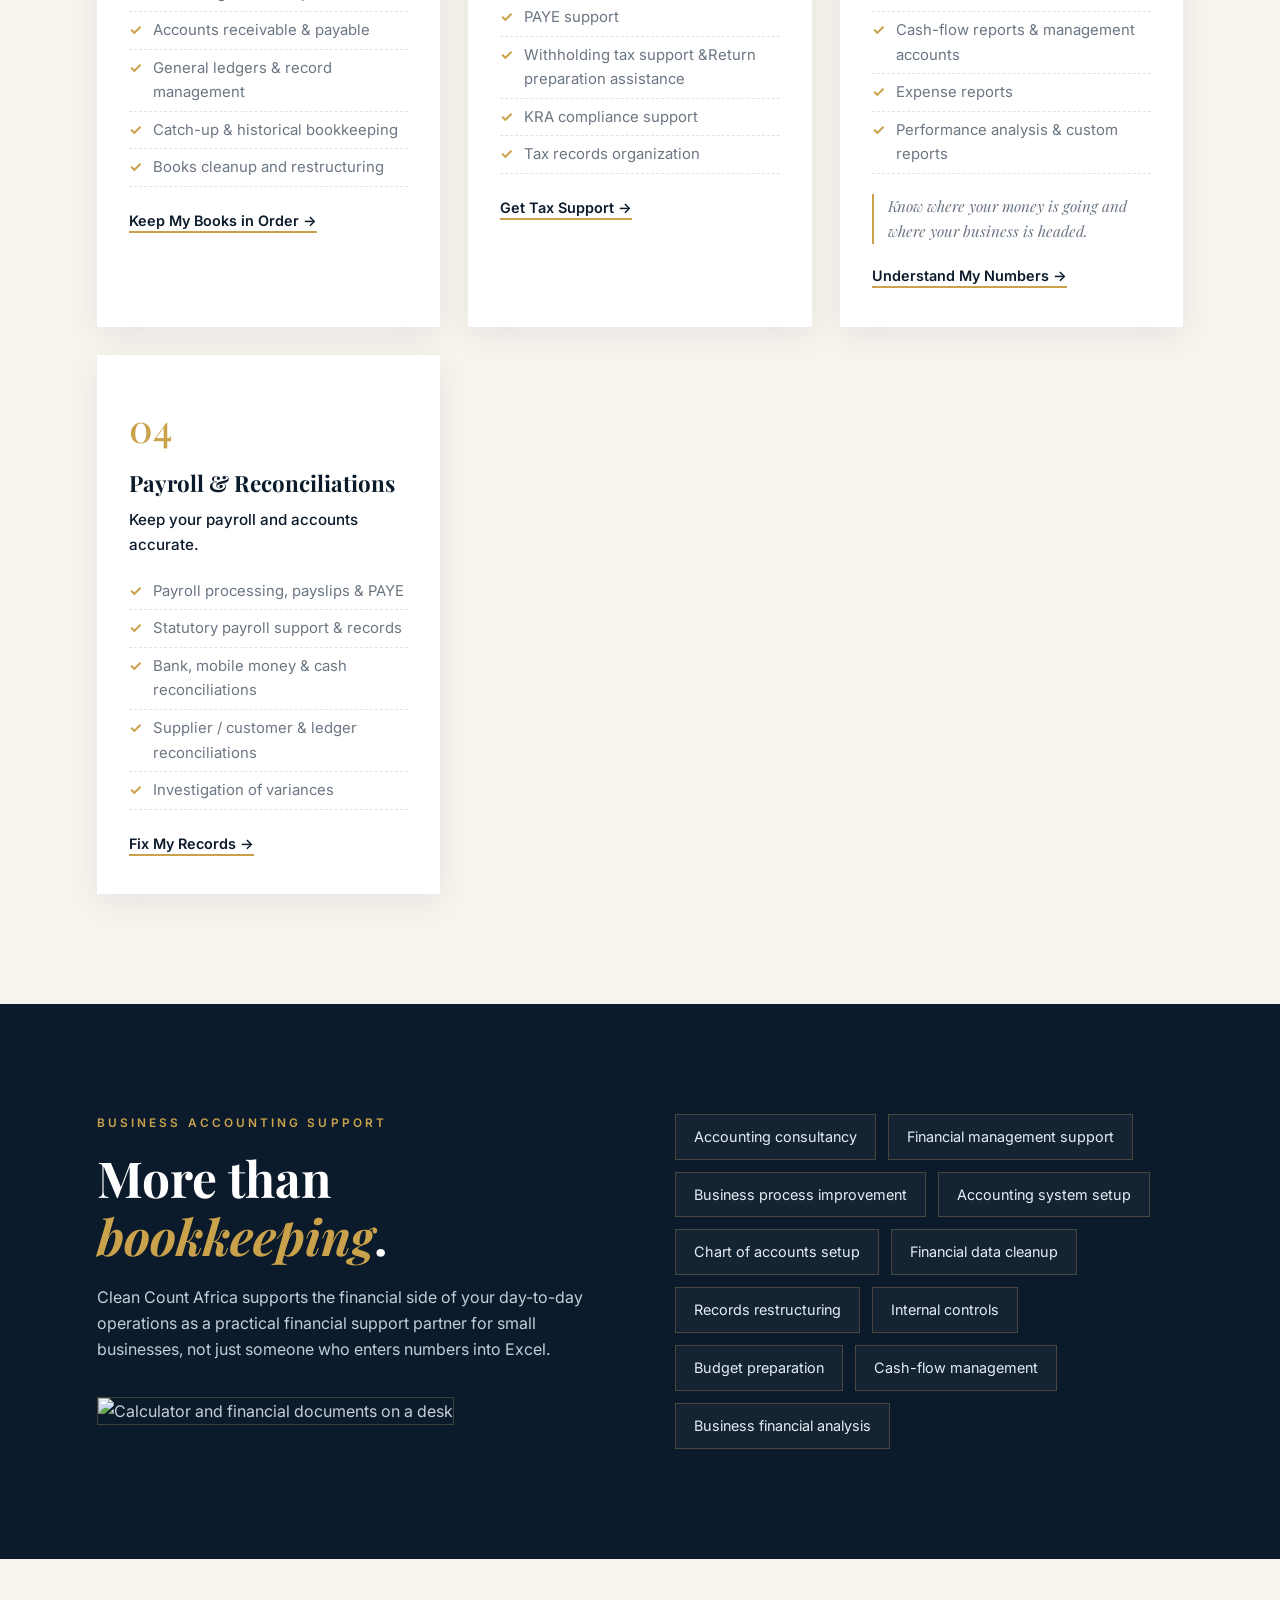
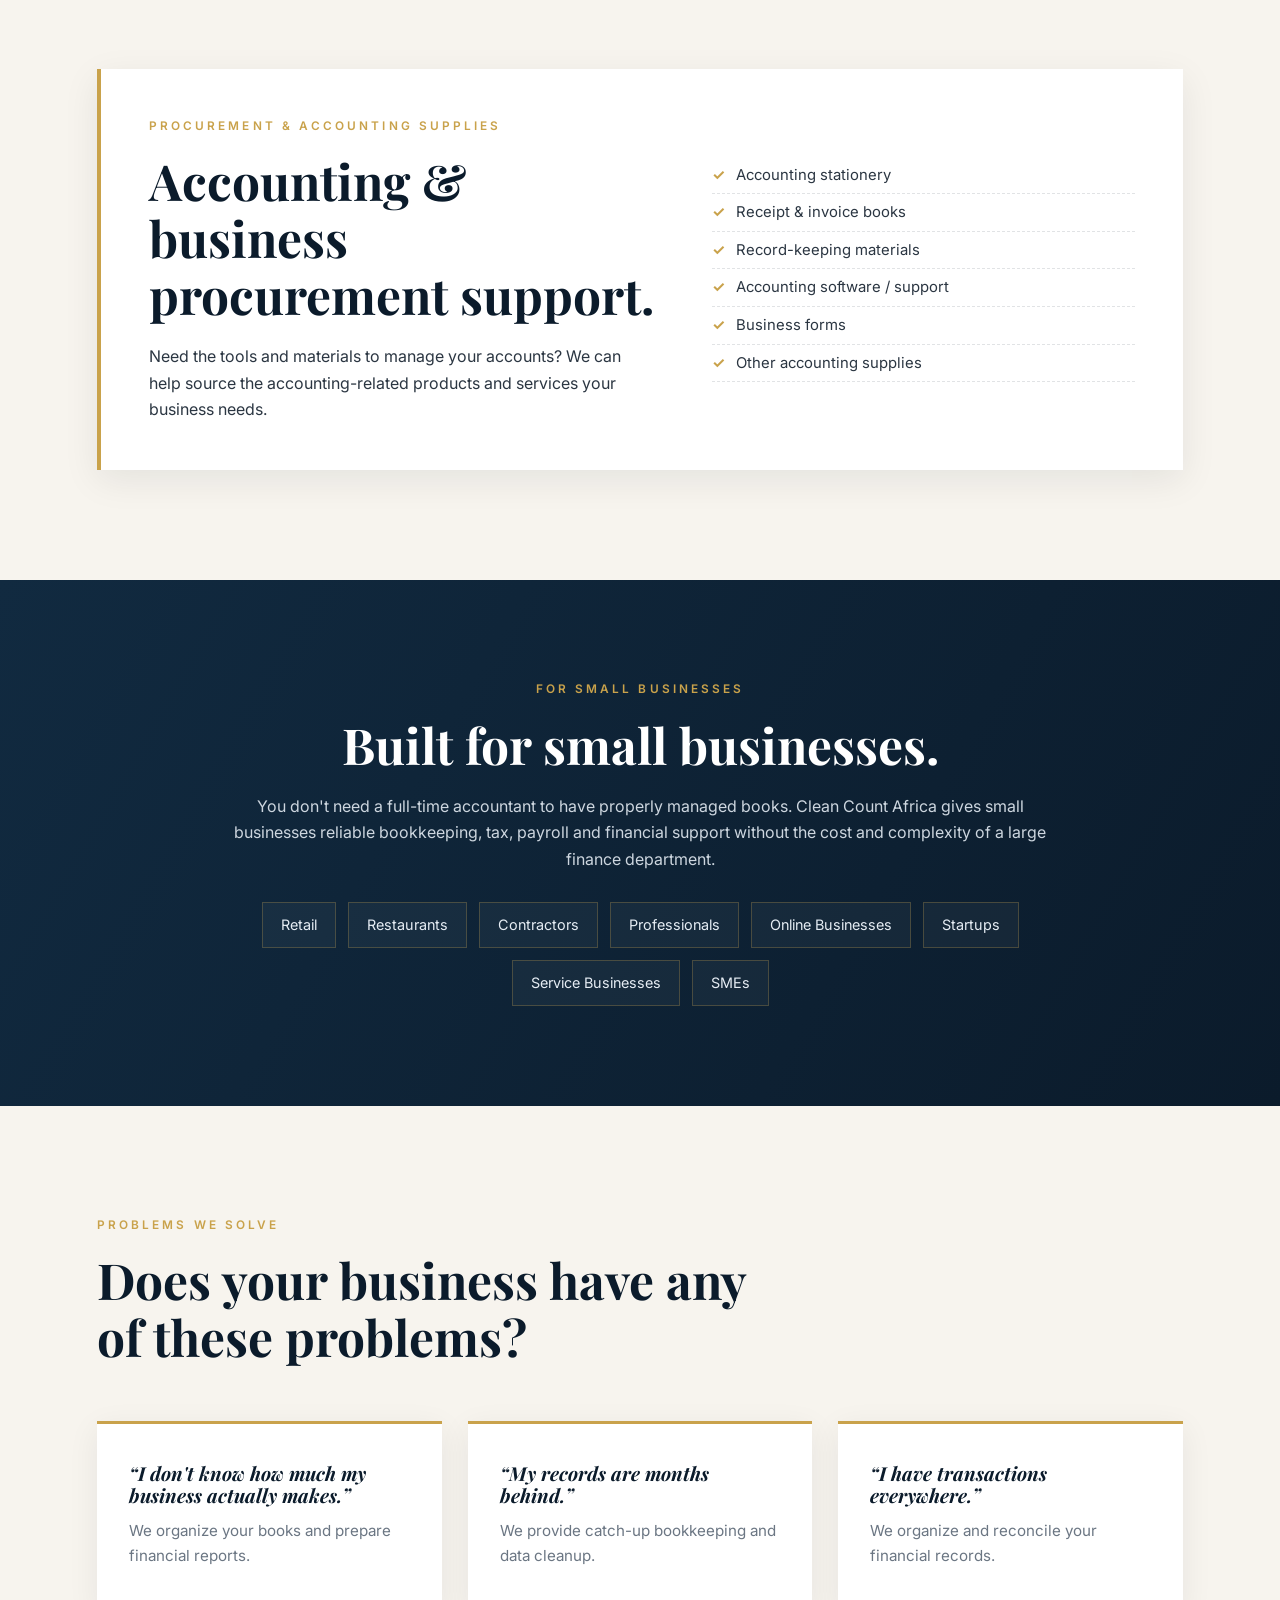
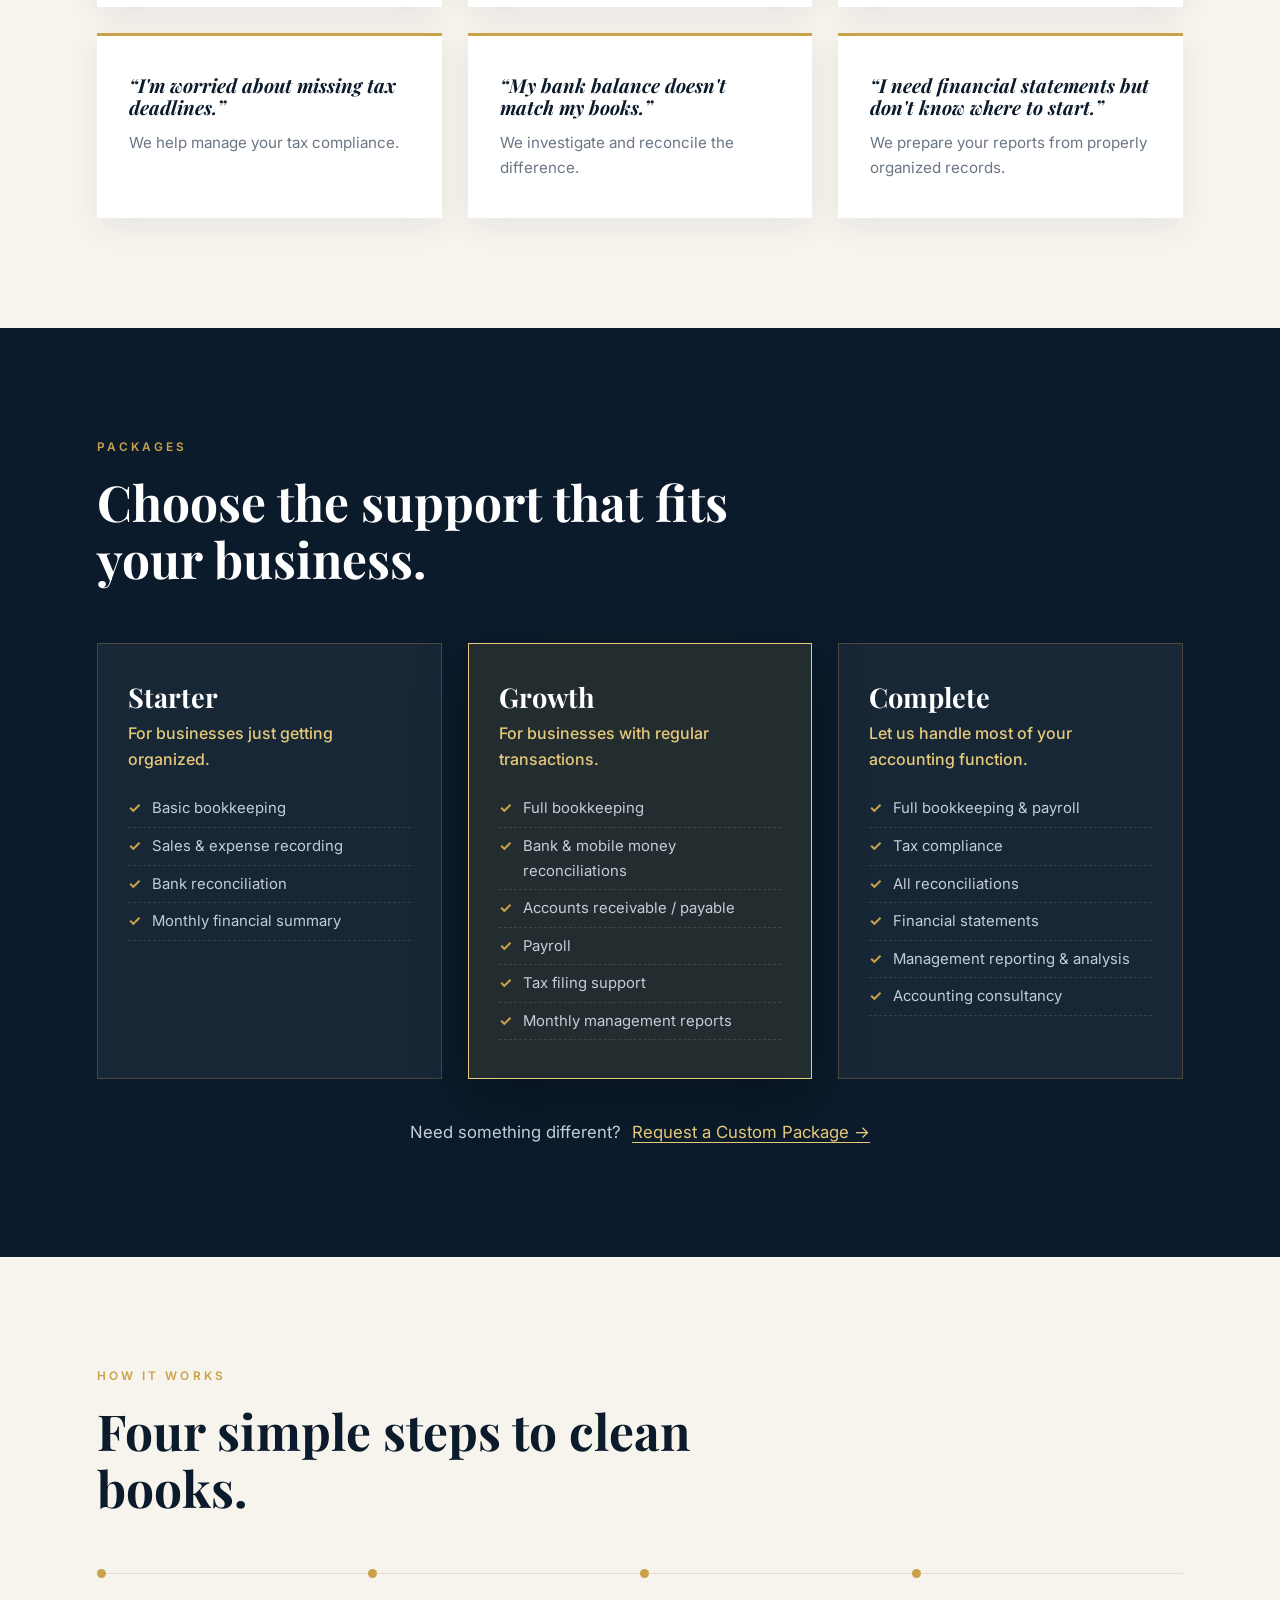
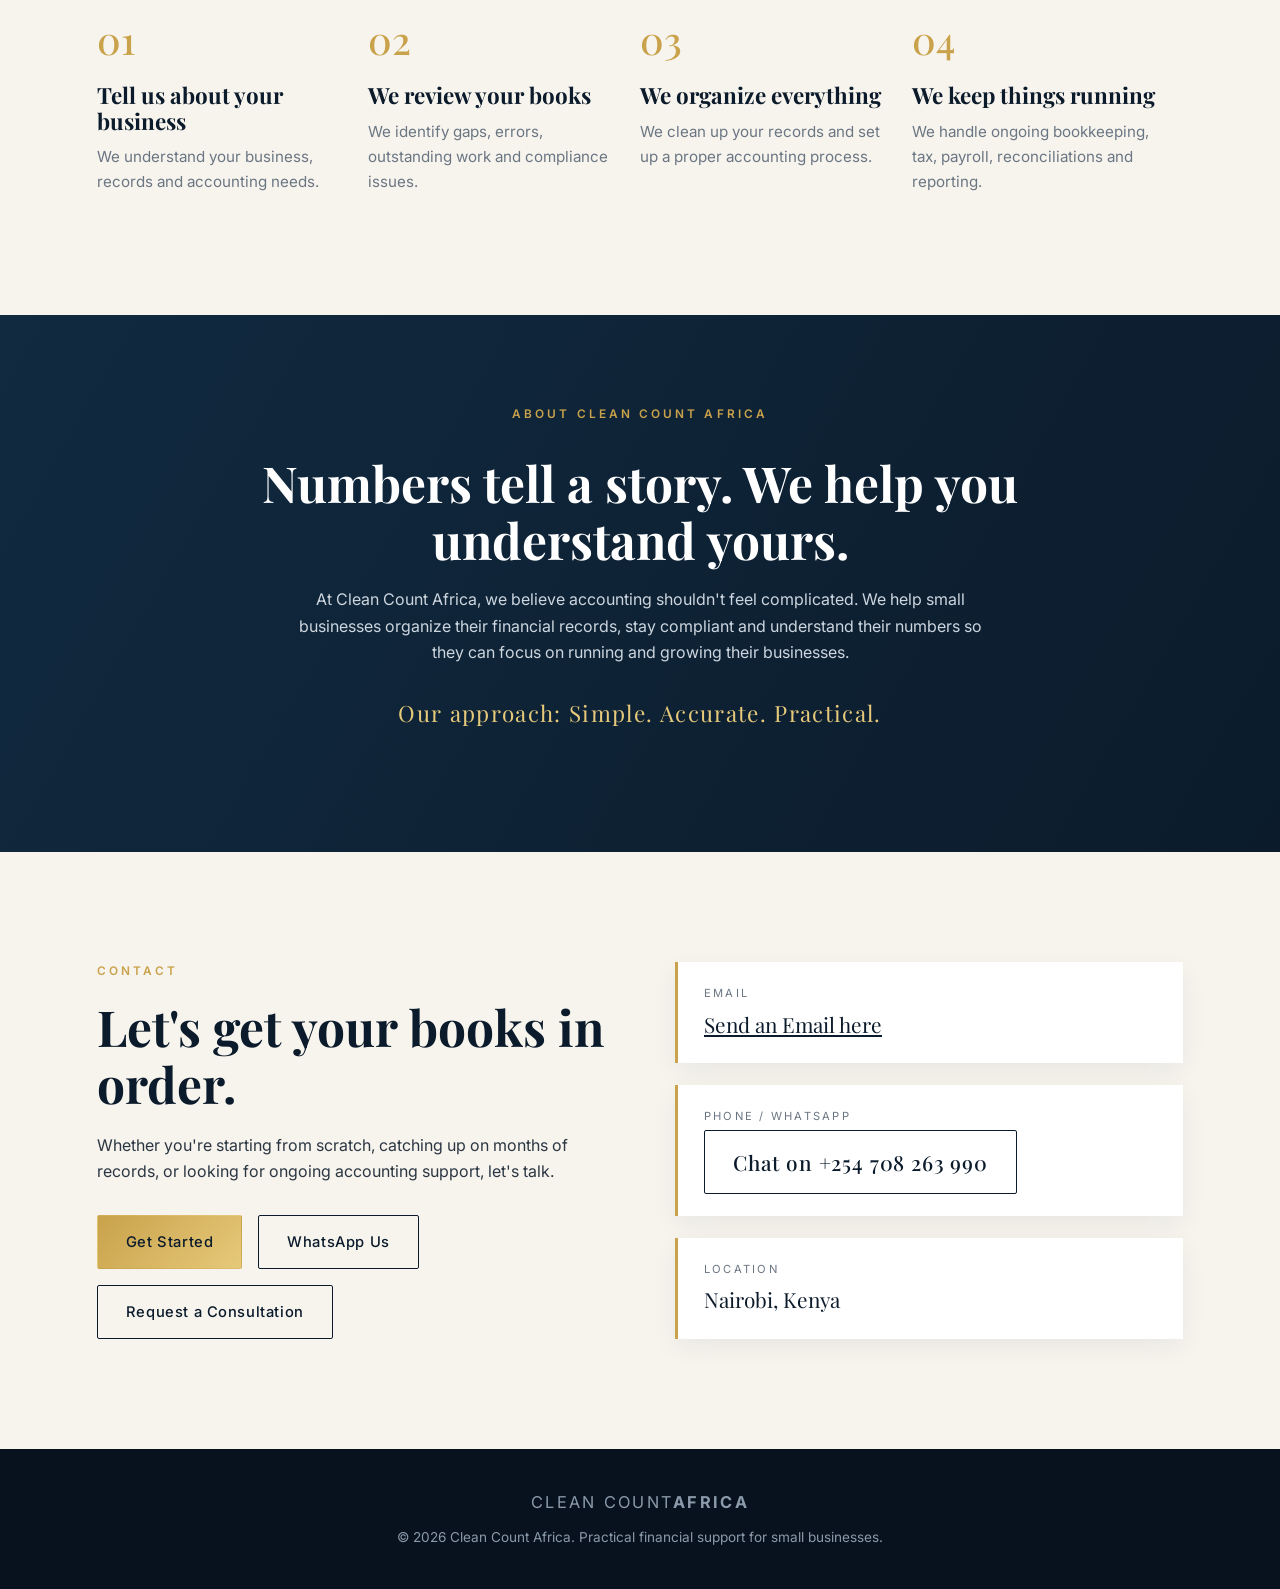
==== commit 58b068ca: "count2.2" ====
--- a/count.html
+++ b/count.html
@@ -8,12 +8,12 @@
 <link rel="preconnect" href="https://fonts.googleapis.com">
 <link rel="preconnect" href="https://fonts.gstatic.com" crossorigin>
 <link href="https://fonts.googleapis.com/css2?family=Playfair+Display:wght@500;600;700&family=Inter:wght@300;400;500;600&display=swap" rel="stylesheet">
-<link rel="stylesheet" href="css/tere.css">
+<link rel="stylesheet" href="css/count.css">
 </head>
 <body>
 
 <header class="nav" id="nav">
-  <a href="#home" class="logo">CLEAN COUNT <b>AFRICA</b></a>
+  <a href="#home" class="logo"><img src="images/count.jpeg" alt="Clean Count Africa"></a>
   <button class="burger" id="burger" aria-label="Menu"><i></i><i></i></button>
   <nav class="links" id="links">
     <a href="#home">Home</a>
@@ -35,7 +35,7 @@
     <div class="hero-text">
       <p class="eyebrow">Clean Count Africa • Bookkeepers</p>
       <h1>Accounting made<br><em>simple</em> for your business.</h1>
-      <p class="lead">Clean Count Africa helps small and growing businesses keep their books organized, stay compliant, understand their numbers, and make better financial decisions.</p>
+      <p class="lead">Clean Count Africa helps small and growing businesses keep their books organized, stay compliant, understand their numbers and make better financial decisions.</p>
       <div class="cta">
         <a href="#contact" class="btn btn-gold">Get Started →</a>
         <a href="#contact" class="btn btn-ghost">Talk to Us</a>
@@ -65,18 +65,18 @@
   <div class="head reveal">
     <p class="kicker">What We Do</p>
     <h2>Everything your small business needs, in four clear areas.</h2>
-    <p>No giant list of jargon — just the support your business actually needs.</p>
+    <p>No giant list of jargon just the support your business actually needs.</p>
   </div>
   <div class="grid2">
     <article class="card reveal"><b class="num">01</b><h3>Bookkeeping &amp; Records</h3><p class="sub">Keep your financial records organized and up to date.</p>
       <ul><li>Daily / monthly bookkeeping</li><li>Recording sales and purchases</li><li>Accounts receivable &amp; payable</li><li>General ledgers &amp; record management</li><li>Catch-up &amp; historical bookkeeping</li><li>Books cleanup and restructuring</li></ul>
       <a href="#contact" class="more">Keep My Books in Order →</a></article>
-    <article class="card reveal"><b class="num">02</b><h3>Tax &amp; Compliance</h3><p class="sub">Stay compliant without the headache — with Kenya-focused KRA support.</p>
-      <ul><li>KRA tax consultancy &amp; compliance reviews</li><li>Return preparation and filing</li><li>VAT, income tax, PAYE &amp; withholding tax</li><li>Tax planning guidance</li><li>Help with tax-related queries</li></ul>
+    <article class="card reveal"><b class="num">02</b><h3>Tax &amp; Compliance</h3><p class="sub">Stay compliant without the headache with Kenya-focused KRA support.</p>
+      <ul><li>eTIMS support &amp; VAT documentation</li><li>PAYE support</li><li>Withholding tax support &amp;Return preparation assistance</li><li>KRA compliance support</li><li>Tax records organization</li></ul>
       <a href="#contact" class="more">Get Tax Support →</a></article>
     <article class="card reveal"><b class="num">03</b><h3>Financial Reporting</h3><p class="sub">Turn your records into information you can actually use.</p>
       <ul><li>Financial statements</li><li>Profit &amp; loss and balance sheets</li><li>Cash-flow reports &amp; management accounts</li><li>Expense reports</li><li>Performance analysis &amp; custom reports</li></ul>
-      <p class="quote">Know where your money is going — and where your business is headed.</p>
+      <p class="quote">Know where your money is going and where your business is headed.</p>
       <a href="#contact" class="more">Understand My Numbers →</a></article>
     <article class="card reveal"><b class="num">04</b><h3>Payroll &amp; Reconciliations</h3><p class="sub">Keep your payroll and accounts accurate.</p>
       <ul><li>Payroll processing, payslips &amp; PAYE</li><li>Statutory payroll support &amp; records</li><li>Bank, mobile money &amp; cash reconciliations</li><li>Supplier / customer &amp; ledger reconciliations</li><li>Investigation of variances</li></ul>
@@ -89,7 +89,7 @@
     <div class="reveal">
       <p class="kicker">Business Accounting Support</p>
       <h2>More than <em>bookkeeping</em>.</h2>
-      <p>Clean Count Africa supports the financial side of your day-to-day operations — as a practical financial support partner for small businesses, not just someone who enters numbers into Excel.</p>
+      <p>Clean Count Africa supports the financial side of your day-to-day operations as a practical financial support partner for small businesses, not just someone who enters numbers into Excel.</p>
       <img class="photo" src="https://images.unsplash.com/photo-1554224155-6726b3ff858f?auto=format&fit=crop&w=900&q=70" alt="Calculator and financial documents on a desk" loading="lazy">
     </div>
     <div class="chips reveal">
@@ -113,7 +113,7 @@
   <div class="reveal">
     <p class="kicker">For Small Businesses</p>
     <h2>Built for small businesses.</h2>
-    <p>You don't need a full-time accountant to have properly managed books. Clean Count Africa gives small businesses reliable bookkeeping, tax, payroll and financial support — without the cost and complexity of a large finance department.</p>
+    <p>You don't need a full-time accountant to have properly managed books. Clean Count Africa gives small businesses reliable bookkeeping, tax, payroll and financial support without the cost and complexity of a large finance department.</p>
     <div class="chips center"><i>Retail</i><i>Restaurants</i><i>Contractors</i><i>Professionals</i><i>Online Businesses</i><i>Startups</i><i>Service Businesses</i><i>SMEs</i></div>
   </div>
 </section>
@@ -187,7 +187,7 @@
     </div>
     <div class="contact-list reveal">
       <div><small>Email</small><a href="mailto:ianterence1@gmail.com"><u>Send an Email here</u></a></div>
-      <div><small>Phone / WhatsApp</small><a href="tel:+254708263990">+254 708 263 990</a></div>
+      <div><small>Phone / WhatsApp</small><a href="https://wa.me/+254708263990" class="btn btn-outline">Chat on +254 708 263 990 </a></div>
       <div><small>Location</small><p>Nairobi, Kenya</p></div>
     </div>
   </div>
@@ -198,6 +198,6 @@
   <p>© 2026 Clean Count Africa. Practical financial support for small businesses.</p>
 </footer>
 
-<script src="js/tere.js"></script>
+<script src="js/count.js"></script>
 </body>
 </html>
--- a/css/count.css
+++ b/css/count.css
@@ -0,0 +1,972 @@
+/* =========================================================
+   CLEAN COUNT AFRICA — MAIN STYLESHEET
+   Organized by section so it is easier to read and maintain.
+   ========================================================= */
+
+
+/* 1. COLOURS AND GLOBAL SETTINGS
+   --------------------------------------------------------- */
+:root {
+  --ink: #0b1b2b;
+  --ink2: #112a40;
+  --gold: #c9a24b;
+  --gold2: #e6c97a;
+  --paper: #f7f4ee;
+  --text: #2b3642;
+  --muted: #6b7683;
+  --line: rgba(201, 162, 75, 0.28);
+}
+
+* {
+  box-sizing: border-box;
+  margin: 0;
+  padding: 0;
+}
+
+html {
+  scroll-behavior: smooth;
+  scroll-padding-top: 72px;
+}
+
+body {
+  font-family: 'Inter', system-ui, sans-serif;
+  color: var(--text);
+  background: var(--paper);
+  line-height: 1.65;
+  -webkit-font-smoothing: antialiased;
+}
+
+a {
+  color: inherit;
+  text-decoration: none;
+}
+
+h1,
+h2,
+h3 {
+  font-family: 'Playfair Display', Georgia, serif;
+  color: var(--ink);
+  line-height: 1.15;
+}
+
+em {
+  font-style: italic;
+  color: var(--gold);
+}
+
+
+/* 2. NAVIGATION BAR AND LOGO
+   --------------------------------------------------------- */
+.nav {
+  position: fixed;
+  inset: 0 0 auto 0;
+  z-index: 50;
+  display: flex;
+  align-items: center;
+  justify-content: space-between;
+  padding: 18px 6vw;
+  transition: 0.35s;
+}
+
+/* The navbar style applied after scrolling */
+.nav.solid {
+  background: rgba(11, 27, 43, 0.94);
+  backdrop-filter: blur(10px);
+  padding: 12px 6vw;
+  box-shadow: 0 6px 24px rgba(0, 0, 0, 0.25);
+}
+
+/* Clickable logo container */
+.logo {
+  display: flex;
+  align-items: center;
+  flex-shrink: 0;
+  text-decoration: none;
+  letter-spacing: 0.14em;
+  font-size: 1.02rem;
+}
+
+/* Logo image: stays inside the navbar without stretching */
+.logo img {
+  display: flex;
+  width: 150px;
+  height: 100px;
+  object-fit: contain;
+  object-position: left center;
+}
+
+/* Desktop navigation links */
+.links {
+  display: flex;
+  align-items: center;
+  gap: 30px;
+}
+
+.links a {
+  color: #e9edf2;
+  font-size: 0.9rem;
+  letter-spacing: 0.04em;
+}
+
+.links a:not(.btn):hover {
+  color: var(--gold2);
+}
+
+/* Mobile menu button (three-line / hamburger icon) */
+.burger {
+  display: none;
+  position: relative;
+  width: 30px;
+  height: 20px;
+  background: none;
+  border: 0;
+  cursor: pointer;
+}
+
+.burger i {
+  position: absolute;
+  left: 0;
+  width: 100%;
+  height: 2px;
+  background: #fff;
+  transition: 0.3s;
+}
+
+.burger i:first-child {
+  top: 4px;
+}
+
+.burger i:last-child {
+  bottom: 4px;
+}
+
+/* Hamburger turns into an X when the menu is open */
+.burger.open i:first-child {
+  top: 9px;
+  transform: rotate(45deg);
+}
+
+.burger.open i:last-child {
+  bottom: 9px;
+  transform: rotate(-45deg);
+}
+
+
+/* 3. BUTTONS
+   --------------------------------------------------------- */
+.btn {
+  display: inline-block;
+  padding: 14px 28px;
+  border: 1px solid transparent;
+  border-radius: 2px;
+  font-size: 0.92rem;
+  font-weight: 500;
+  letter-spacing: 0.04em;
+  transition: 0.3s;
+}
+
+.btn.sm {
+  padding: 10px 18px;
+  font-size: 0.82rem;
+}
+
+.btn-gold {
+  background: linear-gradient(135deg, var(--gold), var(--gold2));
+  color: var(--ink);
+}
+
+.btn-gold:hover {
+  transform: translateY(-2px);
+  box-shadow: 0 10px 24px rgba(201, 162, 75, 0.35);
+}
+
+.btn-ghost {
+  border-color: rgba(255, 255, 255, 0.45);
+  color: #fff;
+}
+
+.btn-ghost:hover {
+  background: rgba(255, 255, 255, 0.1);
+  border-color: var(--gold2);
+}
+
+.btn-outline {
+  border-color: var(--ink);
+  color: var(--ink);
+}
+
+.btn-outline:hover {
+  background: var(--ink);
+  color: #fff;
+}
+
+
+/* 4. HERO / FIRST SECTION
+   --------------------------------------------------------- */
+.hero {
+  position: relative;
+  display: flex;
+  align-items: center;
+  min-height: 100vh;
+  overflow: hidden;
+  background: var(--ink);
+  color: #fff;
+}
+
+.hero-bg {
+  position: absolute;
+  inset: 0;
+  background: url("https://images.unsplash.com/photo-1460925895917-afdab827c52f?auto=format&fit=crop&w=1800&q=70") center / cover;
+  transform: scale(1.08);
+  animation: drift 24s ease-in-out infinite alternate;
+}
+
+@keyframes drift {
+  to {
+    transform: scale(1.16) translateX(-1.5%);
+  }
+}
+
+.hero-overlay {
+  position: absolute;
+  inset: 0;
+  background: linear-gradient(
+    105deg,
+    rgba(7, 18, 30, 0.96) 0%,
+    rgba(11, 27, 43, 0.88) 45%,
+    rgba(11, 27, 43, 0.7) 100%
+  );
+}
+
+.hero-overlay::after {
+  content: "";
+  position: absolute;
+  inset: 0;
+  background-image:
+    linear-gradient(rgba(201, 162, 75, 0.07) 1px, transparent 1px),
+    linear-gradient(90deg, rgba(201, 162, 75, 0.07) 1px, transparent 1px);
+  background-size: 56px 56px;
+  mask-image: radial-gradient(ellipse at 70% 40%, #000 10%, transparent 75%);
+}
+
+#fin {
+  position: absolute;
+  inset: 0;
+  width: 100%;
+  height: 100%;
+}
+
+.hero-inner {
+  position: relative;
+  z-index: 2;
+  display: grid;
+  grid-template-columns: 1.25fr 0.75fr;
+  align-items: center;
+  gap: 56px;
+  width: 100%;
+  max-width: 1240px;
+  margin: 0 auto;
+  padding: 130px 6vw 150px;
+}
+
+.eyebrow {
+  display: flex;
+  align-items: center;
+  gap: 14px;
+  margin-bottom: 22px;
+  color: var(--gold2);
+  font-size: 0.74rem;
+  letter-spacing: 0.28em;
+  text-transform: uppercase;
+}
+
+.eyebrow::before {
+  content: "";
+  width: 46px;
+  height: 1px;
+  background: var(--gold);
+}
+
+.hero h1 {
+  margin-bottom: 26px;
+  color: #fff;
+  font-size: clamp(2.6rem, 6vw, 4.9rem);
+  font-weight: 600;
+}
+
+.lead {
+  max-width: 560px;
+  margin-bottom: 38px;
+  color: #cdd6df;
+  font-size: 1.06rem;
+  font-weight: 300;
+}
+
+.cta {
+  display: flex;
+  flex-wrap: wrap;
+  gap: 16px;
+}
+
+/* Small trust statement near the bottom of the hero */
+.trust {
+  position: absolute;
+  right: 0;
+  bottom: 58px;
+  left: 0;
+  z-index: 2;
+  padding: 0 6vw;
+  color: var(--gold2);
+  font-size: 0.72rem;
+  letter-spacing: 0.22em;
+  text-align: center;
+  text-transform: uppercase;
+}
+
+
+/* 5. LEDGER / FINANCIAL SUMMARY CARD
+   --------------------------------------------------------- */
+.ledger {
+  position: relative;
+  padding: 30px;
+  border: 1px solid var(--line);
+  border-radius: 4px;
+  background: rgba(255, 255, 255, 0.06);
+  background-image: repeating-linear-gradient(
+    transparent 0 35px,
+    rgba(255, 255, 255, 0.04) 35px 36px
+  );
+  backdrop-filter: blur(14px);
+  box-shadow: 0 30px 60px rgba(0, 0, 0, 0.35);
+}
+
+.ledger-head {
+  display: flex;
+  align-items: center;
+  justify-content: space-between;
+  margin-bottom: 6px;
+  padding-bottom: 14px;
+  border-bottom: 2px double var(--gold);
+}
+
+.ledger-head p:first-child {
+  font-family: 'Playfair Display', serif;
+  font-size: 1.15rem;
+}
+
+.tag {
+  color: var(--gold2);
+  font-size: 0.7rem;
+  letter-spacing: 0.14em;
+  text-transform: uppercase;
+}
+
+.row {
+  display: flex;
+  align-items: baseline;
+  justify-content: space-between;
+  padding: 14px 0;
+  border-bottom: 1px dashed rgba(255, 255, 255, 0.15);
+}
+
+.row p {
+  color: #b9c4d0;
+  font-size: 0.88rem;
+}
+
+.row strong {
+  color: var(--gold2);
+  font-family: 'Playfair Display', serif;
+  font-size: 1.7rem;
+  font-variant-numeric: tabular-nums;
+}
+
+.row.total {
+  margin-top: 6px;
+  border-top: 2px double var(--gold);
+  border-bottom: 0;
+}
+
+.row .ok {
+  color: #8fe3b0;
+  font-size: 1.15rem;
+}
+
+.stamp {
+  margin-top: 20px;
+  padding: 10px;
+  border: 1px solid var(--gold);
+  color: var(--gold);
+  font-size: 0.68rem;
+  letter-spacing: 0.26em;
+  text-align: center;
+  transform: rotate(-2.5deg);
+  opacity: 0.9;
+}
+
+
+/* 6. MOVING TICKER
+   --------------------------------------------------------- */
+.ticker {
+  position: absolute;
+  right: 0;
+  bottom: 0;
+  left: 0;
+  z-index: 2;
+  overflow: hidden;
+  padding: 14px 0;
+  border-top: 1px solid var(--line);
+  background: rgba(7, 18, 30, 0.7);
+}
+
+.track {
+  display: flex;
+  gap: 56px;
+  width: max-content;
+  color: #9fb0c2;
+  font-size: 0.85rem;
+  font-variant-numeric: tabular-nums;
+  letter-spacing: 0.08em;
+  white-space: nowrap;
+  animation: scroll 40s linear infinite;
+}
+
+.track div b {
+  margin-right: 8px;
+  color: var(--gold2);
+}
+
+.track .up {
+  color: #7fdca4;
+}
+
+.track .dn {
+  color: #f08a8a;
+}
+
+@keyframes scroll {
+  to {
+    transform: translateX(-50%);
+  }
+}
+
+
+/* 7. GENERAL CONTENT SECTIONS
+   --------------------------------------------------------- */
+.section {
+  max-width: 1240px;
+  margin: 0 auto;
+  padding: 110px 6vw;
+}
+
+.section.dark {
+  max-width: none;
+  padding-right: 0;
+  padding-left: 0;
+  background: var(--ink);
+  color: #c3ced9;
+}
+
+.dark .split {
+  max-width: 1240px;
+  margin: 0 auto;
+  padding: 0 6vw;
+}
+
+.dark h2,
+.dark h3 {
+  color: #fff;
+}
+
+.kicker {
+  margin-bottom: 16px;
+  color: var(--gold);
+  font-size: 0.74rem;
+  font-weight: 600;
+  letter-spacing: 0.26em;
+  text-transform: uppercase;
+}
+
+h2 {
+  margin-bottom: 20px;
+  font-size: clamp(2rem, 4vw, 3.1rem);
+}
+
+.head {
+  max-width: 680px;
+  margin-bottom: 56px;
+}
+
+.head p:last-child {
+  color: var(--muted);
+}
+
+
+/* 8. CARDS AND GRIDS
+   --------------------------------------------------------- */
+.grid3 {
+  display: grid;
+  grid-template-columns: repeat(auto-fit, minmax(280px, 1fr));
+  gap: 26px;
+}
+
+.grid2 {
+  display: grid;
+  grid-template-columns: repeat(auto-fit, minmax(340px, 1fr));
+  gap: 28px;
+}
+
+.card {
+  padding: 38px 32px;
+  border-top: 3px solid transparent;
+  background: #fff;
+  box-shadow: 0 8px 30px rgba(11, 27, 43, 0.07);
+  transition: 0.35s;
+}
+
+.card:hover {
+  transform: translateY(-8px);
+  border-top-color: var(--gold);
+  box-shadow: 0 20px 44px rgba(11, 27, 43, 0.14);
+}
+
+.card .sub,
+.pkg .sub {
+  margin-bottom: 16px;
+  color: var(--ink);
+  font-weight: 500;
+}
+
+.num {
+  display: block;
+  margin-bottom: 12px;
+  color: var(--gold);
+  font-family: 'Playfair Display', serif;
+  font-size: 2.4rem;
+  font-weight: 500;
+}
+
+.card h3,
+.step h3 {
+  margin-bottom: 10px;
+  font-size: 1.4rem;
+}
+
+.card p,
+.step p {
+  color: var(--muted);
+  font-size: 0.95rem;
+}
+
+.card ul {
+  margin: 0 0 20px;
+  list-style: none;
+}
+
+.card li,
+.ticks li {
+  position: relative;
+  padding: 6px 0 6px 24px;
+  border-bottom: 1px dashed rgba(11, 27, 43, 0.12);
+  color: var(--muted);
+  font-size: 0.93rem;
+}
+
+.card li::before,
+.ticks li::before {
+  content: "✓";
+  position: absolute;
+  left: 0;
+  color: var(--gold);
+  font-weight: 700;
+}
+
+.more {
+  padding-bottom: 2px;
+  border-bottom: 2px solid var(--gold);
+  color: var(--ink);
+  font-size: 0.9rem;
+  font-weight: 600;
+}
+
+.more:hover {
+  color: var(--gold);
+}
+
+
+/* 9. ABOUT / SPLIT CONTENT / IMAGE
+   --------------------------------------------------------- */
+.split {
+  display: grid;
+  grid-template-columns: 1fr 1fr;
+  align-items: start;
+  gap: 70px;
+}
+
+.photo {
+  width: 100%;
+  height: 260px;
+  margin-top: 34px;
+  border: 1px solid var(--line);
+  object-fit: cover;
+  filter: saturate(0.8);
+}
+
+.points {
+  display: grid;
+  gap: 22px;
+}
+
+.point {
+  padding: 26px 28px;
+  border-left: 2px solid var(--gold);
+  background: rgba(255, 255, 255, 0.04);
+}
+
+.point h3 {
+  margin-bottom: 6px;
+  font-size: 1.2rem;
+}
+
+.quote {
+  margin: 0 0 18px;
+  padding-left: 14px;
+  border-left: 2px solid var(--gold);
+  color: var(--ink);
+  font-family: 'Playfair Display', serif;
+  font-style: italic;
+}
+
+
+/* 10. PROCESS STEPS
+   --------------------------------------------------------- */
+.steps {
+  display: grid;
+  grid-template-columns: repeat(auto-fit, minmax(230px, 1fr));
+  gap: 0;
+  border-top: 1px solid var(--line);
+}
+
+.step {
+  position: relative;
+  padding: 34px 28px 10px 0;
+}
+
+.step::before {
+  content: "";
+  position: absolute;
+  top: -5px;
+  left: 0;
+  width: 9px;
+  height: 9px;
+  border-radius: 50%;
+  background: var(--gold);
+}
+
+
+/* 11. CHECKLISTS AND PROCESS PANEL
+   --------------------------------------------------------- */
+.ticks {
+  list-style: none;
+}
+
+.proc {
+  display: grid;
+  grid-template-columns: 1.2fr 1fr;
+  align-items: center;
+  gap: 56px;
+  padding: 48px;
+  border-left: 4px solid var(--gold);
+  background: #fff;
+  box-shadow: 0 10px 34px rgba(11, 27, 43, 0.08);
+}
+
+.proc .ticks li {
+  color: var(--text);
+}
+
+
+/* 12. CHIPS / TAGS
+   --------------------------------------------------------- */
+.chips {
+  display: flex;
+  flex-wrap: wrap;
+  gap: 12px;
+}
+
+.chips i {
+  padding: 10px 18px;
+  border: 1px solid var(--line);
+  background: rgba(255, 255, 255, 0.04);
+  color: #e6edf4;
+  font-size: 0.9rem;
+  font-style: normal;
+  transition: 0.3s;
+}
+
+.chips i:hover {
+  transform: translateY(-3px);
+  border-color: var(--gold2);
+  color: var(--gold2);
+}
+
+.chips.center {
+  justify-content: center;
+  margin-top: 30px;
+}
+
+
+/* 13. DARK BANNERS AND CALL-TO-ACTION SECTIONS
+   --------------------------------------------------------- */
+.refer,
+.band {
+  background: linear-gradient(120deg, var(--ink2), var(--ink));
+  color: #cdd6df;
+  text-align: center;
+}
+
+.refer {
+  padding: 90px 6vw;
+}
+
+.refer h2 {
+  max-width: 760px;
+  margin: 0 auto 18px;
+  color: #fff;
+}
+
+.refer p {
+  max-width: 700px;
+  margin: 0 auto 30px;
+}
+
+.band {
+  padding: 100px 6vw;
+}
+
+.band > div {
+  max-width: 820px;
+  margin: 0 auto;
+}
+
+.band h2 {
+  color: #fff;
+}
+
+.approach {
+  margin-top: 26px;
+  color: var(--gold2);
+  font-family: 'Playfair Display', serif;
+  font-size: 1.4rem;
+  letter-spacing: 0.06em;
+}
+
+.dark-cta {
+  margin-top: 30px;
+}
+
+
+/* 14. PROBLEM CARDS AND PACKAGES
+   --------------------------------------------------------- */
+.prob {
+  border-top-color: var(--gold);
+}
+
+.prob h3 {
+  margin-bottom: 12px;
+  font-size: 1.2rem;
+  font-style: italic;
+}
+
+.pk-wrap {
+  max-width: 1240px;
+  margin: 0 auto;
+  padding: 0 6vw;
+}
+
+.pkg {
+  padding: 38px 30px;
+  border: 1px solid var(--line);
+  background: rgba(255, 255, 255, 0.05);
+  transition: 0.35s;
+}
+
+.pkg:hover {
+  transform: translateY(-8px);
+  border-color: var(--gold2);
+}
+
+.pkg.feat {
+  border-color: var(--gold2);
+  background: rgba(201, 162, 75, 0.12);
+  box-shadow: 0 20px 50px rgba(0, 0, 0, 0.3);
+}
+
+.pkg h3 {
+  margin-bottom: 6px;
+  font-size: 1.7rem;
+}
+
+.pkg .sub {
+  margin-bottom: 18px;
+  color: var(--gold2);
+}
+
+.pkg li {
+  border-bottom-color: rgba(255, 255, 255, 0.12);
+  color: #c3ced9;
+}
+
+.custom {
+  margin-top: 40px;
+  font-size: 1.05rem;
+  text-align: center;
+}
+
+.custom a {
+  margin-left: 6px;
+  border-bottom: 1px solid var(--gold2);
+  color: var(--gold2);
+}
+
+
+/* 15. CONTACT DETAILS AND FOOTER
+   --------------------------------------------------------- */
+.contact-list {
+  display: grid;
+  gap: 22px;
+}
+
+.contact-list div {
+  padding: 22px 26px;
+  border-left: 3px solid var(--gold);
+  background: #fff;
+  box-shadow: 0 8px 24px rgba(11, 27, 43, 0.06);
+}
+
+.contact-list small {
+  display: block;
+  margin-bottom: 4px;
+  color: var(--muted);
+  font-size: 0.7rem;
+  letter-spacing: 0.2em;
+  text-transform: uppercase;
+}
+
+.contact-list a,
+.contact-list p {
+  color: var(--ink);
+  font-family: 'Playfair Display', serif;
+  font-size: 1.3rem;
+}
+
+footer {
+  display: grid;
+  justify-items: center;
+  gap: 10px;
+  padding: 40px 6vw;
+  background: #07121e;
+  color: #8b9aaa;
+  font-size: 0.85rem;
+  text-align: center;
+}
+
+
+/* 16. SCROLL REVEAL ANIMATION
+   --------------------------------------------------------- */
+.reveal {
+  opacity: 0;
+  transform: translateY(34px);
+  transition: opacity 0.8s, transform 0.8s;
+}
+
+.reveal.in {
+  opacity: 1;
+  transform: none;
+}
+
+
+/* 17. RESPONSIVE DESIGN — TABLETS AND PHONES
+   --------------------------------------------------------- */
+@media (max-width: 900px) {
+  .hero-inner,
+  .split {
+    grid-template-columns: 1fr;
+    gap: 40px;
+  }
+
+  .burger {
+    display: block;
+  }
+
+  /* Mobile navigation menu */
+  .links {
+    position: fixed;
+    inset: 0 0 auto 0;
+    z-index: -1;
+    display: flex;
+    flex-direction: column;
+    gap: 20px;
+    padding: 90px 6vw 30px;
+    background: var(--ink);
+    transform: translateY(-100%);
+    transition: 0.4s;
+  }
+
+  .links.open {
+    transform: none;
+  }
+
+  .section {
+    padding: 80px 6vw;
+  }
+
+  .proc {
+    grid-template-columns: 1fr;
+    padding: 30px;
+  }
+
+  .trust {
+    bottom: 54px;
+    letter-spacing: 0.12em;
+  }
+
+  .grid2 {
+    grid-template-columns: 1fr;
+  }
+}
+
+/* Smaller phones: slightly smaller logo and tighter navigation spacing */
+@media (max-width: 768px) {
+  .logo img {
+    width: 120px;
+    height: 45px;
+  }
+
+  .nav {
+    padding-right: 5vw;
+    padding-left: 5vw;
+  }
+
+  .nav.solid {
+    padding-right: 5vw;
+    padding-left: 5vw;
+  }
+}
+
+
+/* 18. ACCESSIBILITY — RESPECT REDUCED-MOTION SETTINGS
+   --------------------------------------------------------- */
+@media (prefers-reduced-motion: reduce) {
+  *,
+  *::before,
+  *::after {
+    animation: none !important;
+    transition: none !important;
+  }
+
+  .reveal {
+    opacity: 1;
+    transform: none;
+  }
+}
